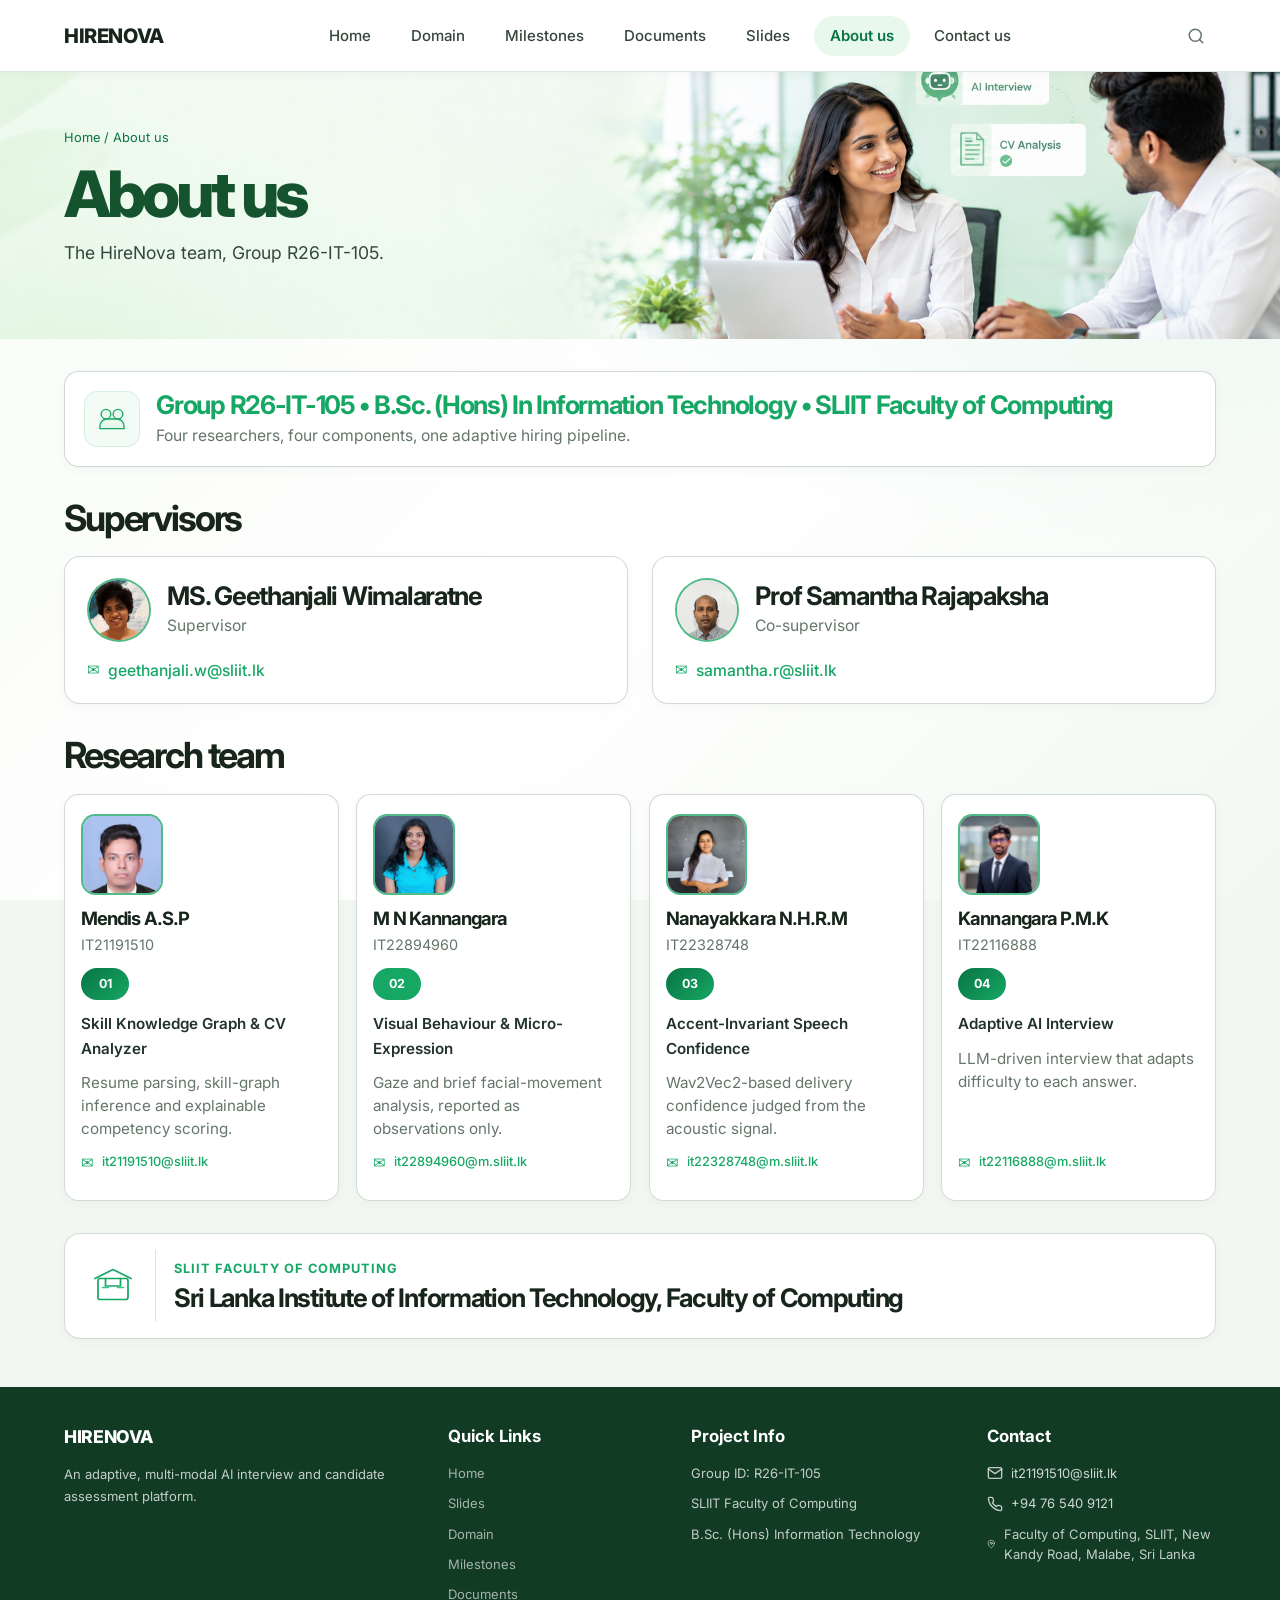
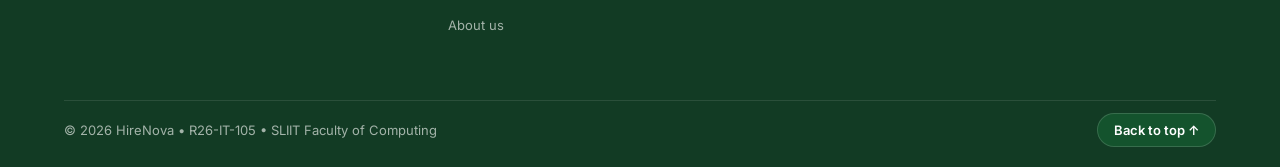
==== about.html @ 19458be1 "first commit" ====
<!DOCTYPE html>
<html lang="en">
<head>
  <meta charset="UTF-8">
  <meta name="viewport" content="width=device-width, initial-scale=1.0">
  <meta name="description" content="About the HireNova research team, supervisors, and project group.">
  <title>About us — HireNova</title>

  <link rel="preconnect" href="https://fonts.googleapis.com">
  <link rel="preconnect" href="https://fonts.gstatic.com" crossorigin>
  <link href="https://fonts.googleapis.com/css2?family=Inter:wght@400;500;600;700;800&family=JetBrains+Mono:wght@400;500;600&display=swap" rel="stylesheet">

  <link rel="stylesheet" href="css/components.css">
  <link rel="stylesheet" href="css/style.css">
  <link rel="stylesheet" href="css/responsive.css">
</head>
<body id="top" class="about-page">
  <header class="site-header">
    <div class="container site-header__inner">
      <a class="brand" href="index.html" aria-label="HireNova Homepage">
        <span class="brand-text">HIRE<span class="brand-accent">NOVA</span></span>
      </a>

      <nav class="nav" aria-label="Primary Navigation">
        <ul class="nav__list">
          <li><a class="nav__link" href="index.html">Home</a></li>
          <li><a class="nav__link" href="domain.html">Domain</a></li>
          <li><a class="nav__link" href="milestones.html">Milestones</a></li>
          <li><a class="nav__link" href="documents.html">Documents</a></li>
          <li><a class="nav__link" href="slides.html">Slides</a></li>
          <li><a class="nav__link active" href="about.html" aria-current="page">About us</a></li>
          <li><a class="nav__link" href="contact.html">Contact us</a></li>
        </ul>
      </nav>

      <div class="header__tools">
        <button class="search-btn" aria-label="Search">
          <svg width="18" height="18" viewBox="0 0 24 24" fill="none" stroke="currentColor" stroke-width="2" stroke-linecap="round" stroke-linejoin="round" aria-hidden="true">
            <circle cx="11" cy="11" r="8"></circle>
            <line x1="21" y1="21" x2="16.65" y2="16.65"></line>
          </svg>
        </button>
        <button class="nav-toggle" aria-label="Toggle menu" aria-expanded="false">
          <span class="hamburger-bar"></span>
          <span class="hamburger-bar"></span>
          <span class="hamburger-bar"></span>
        </button>
      </div>
    </div>
  </header>

  <main class="about-main">
    <section class="about-hero">
      <div class="about-hero__pattern" aria-hidden="true"></div>
      <div class="container about-hero__inner">
        <div class="about-breadcrumb">Home / About us</div>
        <h1>About us</h1>
        <p>The HireNova team, Group R26-IT-105.</p>
      </div>
    </section>

    <div class="container about-shell">
      <section class="about-summary" aria-label="Project group summary">
        <div class="about-summary__icon" aria-hidden="true">
          <svg viewBox="0 0 60 60" fill="none" xmlns="http://www.w3.org/2000/svg">
            <circle cx="20" cy="22" r="8" fill="#E8F8ED" stroke="#16A765" stroke-width="2.3"/>
            <circle cx="40" cy="22" r="8" fill="#E8F8ED" stroke="#16A765" stroke-width="2.3"/>
            <path d="M10 42C10 35.3726 15.3726 30 22 30H38C44.6274 30 50 35.3726 50 42V46H10V42Z" fill="#E8F8ED" stroke="#16A765" stroke-width="2.3"/>
          </svg>
        </div>
        <div class="about-summary__body">
          <h2>Group R26-IT-105 • B.Sc. (Hons) In Information Technology • SLIIT Faculty of Computing</h2>
          <p>Four researchers, four components, one adaptive hiring pipeline.</p>
        </div>
      </section>

      <section class="about-section" aria-labelledby="supervisors-heading">
        <h2 id="supervisors-heading" class="about-section__title">Supervisors</h2>

        <div class="about-person-grid about-person-grid--supervisors">
          <article class="about-person-card">
            <div class="about-person-card__identity">
              <div class="about-person-avatar">
                <img src="assets/team/Superviser.jpg" alt="MS. Geethanjali Wimalaratne profile picture">
              </div>
              <div class="about-person-card__meta">
                <h3>MS. Geethanjali Wimalaratne</h3>
                <p>Supervisor</p>
              </div>
            </div>
            <a class="about-email" href="mailto:geethanjali.w@sliit.lk">geethanjali.w@sliit.lk</a>
          </article>

          <article class="about-person-card">
            <div class="about-person-card__identity">
              <div class="about-person-avatar">
                <img src="assets/team/co - superviser.jpg" alt="Prof Samantha Rajapaksha profile picture">
              </div>
              <div class="about-person-card__meta">
                <h3>Prof Samantha Rajapaksha</h3>
                <p>Co-supervisor</p>
              </div>
            </div>
            <a class="about-email" href="mailto:samantha.r@sliit.lk">samantha.r@sliit.lk</a>
          </article>
        </div>
      </section>

      <section class="about-section" aria-labelledby="research-team-heading">
        <h2 id="research-team-heading" class="about-section__title">Research team</h2>

        <div class="about-team-grid">
          <article class="about-team-card">
            <div class="about-team-card__avatar">
              <img src="assets/team/sapun.jpeg" alt="Mendis A.S.P profile picture">
            </div>
            <h3>Mendis A.S.P</h3>
            <p class="about-team-card__id">IT21191510</p>
            <span class="about-role about-role--blue">01</span>
            <span class="about-role-name">Skill Knowledge Graph &amp; CV Analyzer</span>
            <p class="about-team-card__summary">Resume parsing, skill-graph inference and explainable competency scoring.</p>
            <a class="about-email" href="mailto:it21191510@sliit.lk">it21191510@sliit.lk</a>
          </article>

          <article class="about-team-card">
            <div class="about-team-card__avatar">
              <img src="assets/team/niveja.jpeg" alt="M N Kannangara profile picture">
            </div>
            <h3>M N Kannangara</h3>
            <p class="about-team-card__id">IT22894960</p>
            <span class="about-role about-role--green">02</span>
            <span class="about-role-name">Visual Behaviour &amp; Micro-Expression</span>
            <p class="about-team-card__summary">Gaze and brief facial-movement analysis, reported as observations only.</p>
            <a class="about-email" href="mailto:it22894960@m.sliit.lk">it22894960@m.sliit.lk</a>
          </article>

          <article class="about-team-card">
            <div class="about-team-card__avatar">
              <img src="assets/team/malshi.jpeg" alt="Nanayakkara N.H.R.M profile picture">
            </div>
            <h3>Nanayakkara N.H.R.M</h3>
            <p class="about-team-card__id">IT22328748</p>
            <span class="about-role about-role--teal">03</span>
            <span class="about-role-name">Accent-Invariant Speech Confidence</span>
            <p class="about-team-card__summary">Wav2Vec2-based delivery confidence judged from the acoustic signal.</p>
            <a class="about-email" href="mailto:it22328748@m.sliit.lk">it22328748@m.sliit.lk</a>
          </article>

          <article class="about-team-card">
            <div class="about-team-card__avatar">
              <img src="assets/team/pasindu.png" alt="Kannangara P.M.K profile picture">
            </div>
            <h3>Kannangara P.M.K</h3>
            <p class="about-team-card__id">IT22116888</p>
            <span class="about-role about-role--orange">04</span>
            <span class="about-role-name">Adaptive AI Interview</span>
            <p class="about-team-card__summary">LLM-driven interview that adapts difficulty to each answer.</p>
            <a class="about-email" href="mailto:it22116888@m.sliit.lk">it22116888@m.sliit.lk</a>
          </article>
        </div>
      </section>

      <section class="about-institution" aria-label="Institution information">
        <div class="about-institution__logo" aria-hidden="true">
          <svg viewBox="0 0 64 64" fill="none" xmlns="http://www.w3.org/2000/svg">
            <rect x="12" y="22" width="40" height="28" rx="3" stroke="#16A765" stroke-width="2.3"/>
            <path d="M8 22L32 10L56 22" stroke="#16A765" stroke-width="2.3" stroke-linecap="round" stroke-linejoin="round"/>
            <path d="M22 22V32H42V22" stroke="#16A765" stroke-width="2.3" stroke-linecap="round"/>
            <path d="M18 34H26M38 34H46" stroke="#34C98A" stroke-width="2.1" stroke-linecap="round"/>
          </svg>
        </div>
        <div class="about-institution__content">
          <span class="about-institution__label">SLIIT Faculty of Computing</span>
          <h3>Sri Lanka Institute of Information Technology, Faculty of Computing</h3>
        </div>
      </section>
    </div>
  </main>

  <footer class="site-footer">
    <div class="container">
      <div class="footer__grid">
        <div class="footer-brand-block">
          <div class="footer-brand">
            <div class="footer-brand-text">HIRE<span class="brand-accent">NOVA</span></div>
          </div>
          <p class="footer-desc">An adaptive, multi-modal AI interview and candidate assessment platform.</p>
        </div>

        <div class="footer-column">
          <h4 class="footer__title">Quick Links</h4>
          <ul class="footer__list">
            <li><a href="index.html">Home</a></li>
            <li><a href="slides.html">Slides</a></li>
            <li><a href="domain.html">Domain</a></li>
            <li><a href="milestones.html">Milestones</a></li>
            <li><a href="documents.html">Documents</a></li>
            <li><a href="about.html">About us</a></li>
          </ul>
        </div>

        <div class="footer-column">
          <h4 class="footer__title">Project Info</h4>
          <ul class="footer-info-list">
            <li>Group ID: R26-IT-105</li>
            <li>SLIIT Faculty of Computing</li>
            <li>B.Sc. (Hons) Information Technology</li>
          </ul>
        </div>

        <div class="footer-column">
          <h4 class="footer__title">Contact</h4>
          <ul class="footer-contact-list">
            <li>
              <svg width="16" height="16" viewBox="0 0 24 24" fill="none" stroke="currentColor" stroke-width="2" stroke-linecap="round" stroke-linejoin="round"><path d="M4 4h16c1.1 0 2 .9 2 2v12c0 1.1-.9 2-2 2H4c-1.1 0-2-.9-2-2V6c0-1.1.9-2 2-2z"></path><polyline points="22,6 12,13 2,6"></polyline></svg>
              <a href="mailto:it21191510@sliit.lk">it21191510@sliit.lk</a>
            </li>
            <li>
              <svg width="16" height="16" viewBox="0 0 24 24" fill="none" stroke="currentColor" stroke-width="2" stroke-linecap="round" stroke-linejoin="round"><path d="M22 16.92v3a2 2 0 0 1-2.18 2 19.79 19.79 0 0 1-8.63-3.07 19.5 19.5 0 0 1-6-6 19.79 19.79 0 0 1-3.07-8.67A2 2 0 0 1 4.11 2h3a2 2 0 0 1 2 1.72 12.84 12.84 0 0 0 .7 2.81 2 2 0 0 1-.45 2.11L8.09 9.91a16 16 0 0 0 6 6l1.27-1.27a2 2 0 0 1 2.11-.45 12.84 12.84 0 0 0 2.81.7A2 2 0 0 1 22 16.92z"></path></svg>
              <a href="tel:+94765409121">+94 76 540 9121</a>
            </li>
            <li>
              <svg width="16" height="16" viewBox="0 0 24 24" fill="none" stroke="currentColor" stroke-width="2" stroke-linecap="round" stroke-linejoin="round"><path d="M21 10c0 7-9 13-9 13s-9-6-9-13a9 9 0 0 1 18 0z"></path><circle cx="12" cy="10" r="3"></circle></svg>
              Faculty of Computing, SLIIT, New Kandy Road, Malabe, Sri Lanka
            </li>
          </ul>
        </div>
      </div>

      <div class="footer__bottom">
        <span>© 2026 HireNova • R26-IT-105 • SLIIT Faculty of Computing</span>
        <a href="#top" class="back-to-top-btn">Back to top ↑</a>
      </div>
    </div>
  </footer>

  <script src="js/main.js"></script>
</body>
</html>
---- css/components.css ----
/* ============================================================
   HireNova — Components
   Cards, buttons, tables, forms, badges and diagrams
   ============================================================ */

/* ---------- Buttons ---------- */
.btn {
  display: inline-flex;
  align-items: center;
  justify-content: center;
  gap: 0.625rem;
  height: 48px;
  padding: 0 28px;
  font-family: inherit;
  font-size: 1rem;
  font-weight: 600;
  border-radius: 8px;
  border: 1px solid transparent;
  cursor: pointer;
  white-space: nowrap;
  box-sizing: border-box;
  transition: all 0.2s ease;
}

.btn:active { transform: translateY(1px); }

.btn--primary {
  background-color: #16a765;
  color: #ffffff;
  border: none;
  box-shadow: 0 4px 14px rgba(22, 167, 101, 0.35);
}
.btn--primary:hover {
  background-color: #087443;
  transform: translateY(-1px);
}

.btn--outline {
  background-color: transparent;
  color: var(--color-heading);
  border: 1.5px solid var(--color-primary);
}
.btn--outline:hover {
  background-color: var(--color-primary-light);
  border-color: var(--color-primary-dark);
  color: var(--color-primary-dark);
  transform: translateY(-1px);
}

.btn--ghost {
  background: transparent;
  border-color: var(--color-border);
  color: var(--color-text);
}
.btn--ghost:hover {
  border-color: var(--color-primary);
  color: var(--color-heading);
}

.btn--sm {
  height: 38px;
  padding: 0 18px;
  font-size: 0.875rem;
  border-radius: 9999px;
}
.btn--block { width: 100%; }

/* ---------- Cards ---------- */
.card {
  background: var(--color-surface);
  border: 1px solid var(--color-border);
  border-radius: var(--radius);
  padding: var(--space-5);
  box-shadow: var(--shadow);
}

.card__title {
  font-size: var(--fs-lg);
  margin-bottom: var(--space-2);
}

.card__text {
  color: var(--color-text-muted);
  font-size: var(--fs-sm);
  margin-bottom: 0;
}

.card__icon {
  width: 44px;
  height: 44px;
  margin-bottom: var(--space-4);
  display: grid;
  place-items: center;
  border-radius: var(--radius-sm);
  background: var(--color-surface-2);
}

.card--interactive {
  transition: border-color 0.2s ease, transform 0.2s ease;
  cursor: pointer;
}
.card--interactive:hover {
  border-color: var(--color-primary);
  transform: translateY(-3px);
}

/* Grids of cards */
.grid { display: grid; gap: 1.5rem; }
.grid--3 { grid-template-columns: repeat(3, 1fr); }
.grid--4 { grid-template-columns: repeat(4, 1fr); }
.grid--2 { grid-template-columns: repeat(2, 1fr); }

/* Team / profile cards */
.profile {
  text-align: center;
}
.profile__photo {
  width: 120px;
  height: 120px;
  border-radius: 50%;
  object-fit: cover;
  margin: 0 auto var(--space-4);
  border: 3px solid var(--color-border);
  background: var(--color-surface-2);
}
.profile__role {
  color: var(--color-accent);
  font-size: var(--fs-sm);
  margin-bottom: var(--space-3);
}

/* ---------- Badges ---------- */
.badge {
  display: inline-flex;
  align-items: center;
  gap: var(--space-1);
  padding: 2px var(--space-3);
  border-radius: 999px;
  font-size: var(--fs-xs);
  font-weight: 600;
  text-transform: uppercase;
  letter-spacing: 0.04em;
  background: var(--color-surface-2);
  color: var(--color-text-muted);
}
.badge--success { background: rgba(22, 167, 101, 0.15); color: var(--color-success); }
.badge--warning { background: rgba(251, 191, 36, 0.15); color: var(--color-warning); }
.badge--danger  { background: rgba(248, 113, 113, 0.15); color: var(--color-danger); }
.badge--info    { background: rgba(22, 167, 101, 0.15); color: var(--color-primary); }

/* ---------- Tables ---------- */
.table {
  width: 100%;
  border-collapse: collapse;
  font-size: var(--fs-sm);
}
.table th,
.table td {
  text-align: left;
  padding: var(--space-3) var(--space-4);
  border-bottom: 1px solid var(--color-border);
}
.table thead th {
  color: var(--color-heading);
  font-size: var(--fs-xs);
  text-transform: uppercase;
  letter-spacing: 0.06em;
  background: var(--color-surface-2);
}
.table tbody tr:hover { background: var(--color-surface); }
.table__wrap {
  overflow-x: auto;
  border: 1px solid var(--color-border);
  border-radius: var(--radius);
}

/* ---------- Forms ---------- */
.form { display: grid; gap: var(--space-4); }
.form__row { display: grid; gap: var(--space-2); }
.form__row--split {
  grid-template-columns: repeat(2, 1fr);
  gap: var(--space-4);
}

label {
  font-size: var(--fs-sm);
  font-weight: 600;
  color: var(--color-heading);
}

input,
select,
textarea {
  width: 100%;
  background: var(--color-surface);
  border: 1px solid var(--color-border);
  border-radius: var(--radius-sm);
  color: var(--color-text);
  padding: var(--space-3) var(--space-4);
  font-family: inherit;
  font-size: var(--fs-base);
}

input:focus,
select:focus,
textarea:focus {
  outline: 2px solid var(--color-primary);
  outline-offset: 1px;
  border-color: var(--color-primary);
}

textarea { resize: vertical; min-height: 140px; }

.form__hint { font-size: var(--fs-xs); color: var(--color-text-muted); }
.form__error { font-size: var(--fs-xs); color: var(--color-danger); }
.form__status { font-size: var(--fs-sm); }

/* ---------- Assessment selector ---------- */
.selector {
  display: flex;
  flex-wrap: wrap;
  gap: var(--space-3);
}
.selector__item {
  padding: var(--space-3) var(--space-5);
  border: 1px solid var(--color-border);
  border-radius: var(--radius-sm);
  background: var(--color-surface);
  cursor: pointer;
  font-weight: 600;
  font-size: var(--fs-sm);
  color: var(--color-text-muted);
}
.selector__item.is-active {
  border-color: var(--color-primary);
  color: var(--color-heading);
  background: var(--color-surface-2);
}

/* ---------- Timeline ---------- */
.timeline {
  position: relative;
  padding-left: var(--space-6);
  list-style: none;
}
.timeline::before {
  content: "";
  position: absolute;
  left: 7px;
  top: 0;
  bottom: 0;
  width: 2px;
  background: var(--color-border);
}
.timeline__item {
  position: relative;
  padding-bottom: var(--space-6);
}
.timeline__item::before {
  content: "";
  position: absolute;
  left: calc(-1 * var(--space-6) + 1px);
  top: 4px;
  width: 14px;
  height: 14px;
  border-radius: 50%;
  background: var(--color-primary);
  border: 3px solid var(--color-bg);
}
.timeline__item.is-done::before { background: var(--color-success); }
.timeline__item.is-pending::before { background: var(--color-warning); }

/* ---------- Diagram ---------- */
.diagram {
  display: grid;
  gap: var(--space-4);
  padding: var(--space-6);
  background: var(--color-surface);
  border: 1px solid var(--color-border);
  border-radius: var(--radius);
}
.diagram__node {
  padding: var(--space-4);
  border-radius: var(--radius-sm);
  background: var(--color-surface-2);
  border: 1px solid var(--color-border);
  text-align: center;
  font-size: var(--fs-sm);
  font-weight: 600;
}
.diagram__arrow {
  text-align: center;
  color: var(--color-accent);
  font-size: var(--fs-xl);
}

/* ---------- Filter bar ---------- */
.filters {
  display: flex;
  flex-wrap: wrap;
  gap: var(--space-2);
  margin-bottom: var(--space-5);
}
.filter {
  padding: var(--space-2) var(--space-4);
  border-radius: 999px;
  border: 1px solid var(--color-border);
  background: transparent;
  color: var(--color-text-muted);
  cursor: pointer;
  font-size: var(--fs-sm);
}
.filter.is-active {
  background: var(--color-primary);
  border-color: var(--color-primary);
  color: #fff;
}

/* ---------- Hero ---------- */
.hero {
  padding-block: var(--space-10);
  background:
    radial-gradient(900px 400px at 80% -10%, rgba(22, 167, 101, 0.18), transparent),
    radial-gradient(700px 400px at 0% 0%, rgba(22, 167, 101, 0.12), transparent);
}

.hero .hero__inner {
  max-width: 760px;
}

.hero h1 {
  font-size: clamp(1.875rem, 4vw, 2.75rem);
  line-height: 1.15;
  letter-spacing: -0.02em;
  color: var(--color-heading);
  margin-bottom: var(--space-3);
}

/* Section helpers */
.eyebrow {
  font-size: var(--fs-xs);
  font-weight: 700;
  letter-spacing: 0.08em;
  text-transform: uppercase;
  color: var(--color-primary);
  margin-bottom: var(--space-2);
}

.lead {
  font-size: var(--fs-lg);
  line-height: 1.55;
  color: var(--color-text-muted);
  max-width: 640px;
}

.section__head {
  margin-bottom: var(--space-6);
}

.muted {
  color: var(--color-text-muted);
}

.section--alt {
  background: var(--color-surface-2);
}

/* Header search field */
.search {
  display: flex;
  align-items: center;
}
.search input {
  width: 200px;
  padding: 0.5rem 1rem;
  border-radius: var(--radius-pill);
  border: 1px solid var(--color-border);
  background: var(--color-surface);
  font-size: var(--fs-sm);
}
.hero__actions {
  display: flex;
  flex-wrap: wrap;
  gap: var(--space-3);
  margin-top: var(--space-5);
}

/* ---------- Slides showcase ---------- */
.slide-card {
  display: grid;
  gap: var(--space-3);
}
.slide-card__thumb {
  aspect-ratio: 16 / 9;
  border-radius: var(--radius-sm);
  background: var(--color-surface-2);
  border: 1px solid var(--color-border);
  display: grid;
  place-items: center;
  color: var(--color-text-muted);
  font-size: var(--fs-sm);
}
---- css/style.css ----
/* ============================================================
   HireNova — Global Design System & Homepage Core Stylesheet
   ============================================================ */

:root {
  /* Color Palette - HireNova Research Brand (Botanical Green) */
  --color-primary: #16a765;
  --color-primary-dark: #087443;
  --color-primary-light: #e8f8ed;

  --color-secondary: #087443;
  --color-secondary-dark: #14532d;

  --color-cyan: #34c98a;
  --color-teal: #0f9d58;
  --color-emerald: #16a765;
  --color-amber: #4dbd87;
  --color-red: #dc2626;

  --color-navy-dark: #0f3d24;
  --color-navy-mid: #14532d;
  --color-navy-terminal: #0a2e1a;
  --color-navy-footer: #123b24;
  --color-navy-copyright: #0a2415;

  --color-slate-900: #17251c;
  --color-slate-800: #21332a;
  --color-slate-700: #33473c;
  --color-slate-600: #64766a;
  --color-slate-500: #819087;
  --color-slate-400: #a3b3a9;
  --color-slate-200: #dcebdd;
  --color-slate-100: #eef6ee;
  --color-bg-light: #f2f8f1;
  --color-white: #ffffff;

  /* Botanical surfaces, gradients & focus */
  --color-mint: #e8f8e8;
  --color-surface-soft: #f7fbf6;
  --gradient-botanical: radial-gradient(ellipse at 85% 10%, rgba(22, 167, 101, 0.09), transparent 40%),
    linear-gradient(135deg, #f7fbf6 0%, #ffffff 55%, #f2f8f1 100%);
  --gradient-forest: linear-gradient(135deg, #0f3d24 0%, #14532d 100%);
  --focus-ring: 0 0 0 3px rgba(22, 167, 101, 0.25);

  /* Typography */
  --font-sans: 'Inter', -apple-system, BlinkMacSystemFont, "Segoe UI", Roboto, sans-serif;
  --font-mono: 'JetBrains Mono', Consolas, "Fira Code", monospace;

  /* Layout */
  --container-max: 1200px;
  --header-height: 72px;
  --radius-sm: 6px;
  --radius-md: 12px;
  --radius-lg: 20px;
  --radius-pill: 9999px;

  /* Shadows */
  --shadow-sm: 0 1px 3px rgba(15, 23, 42, 0.05);
  --shadow-md: 0 4px 12px rgba(15, 23, 42, 0.06);
  --shadow-lg: 0 10px 30px rgba(15, 23, 42, 0.1);
  --shadow-glow: 0 0 25px rgba(22, 167, 101, 0.25);
  --shadow: 0 2px 8px rgba(15, 23, 42, 0.05);

  /* Spacing scale */
  --space-1: 0.25rem;
  --space-2: 0.5rem;
  --space-3: 0.75rem;
  --space-4: 1rem;
  --space-5: 1.5rem;
  --space-6: 2rem;
  --space-10: 4rem;

  /* Font sizes */
  --fs-xs: 0.75rem;
  --fs-sm: 0.875rem;
  --fs-base: 1rem;
  --fs-lg: 1.25rem;
  --fs-xl: 1.5rem;

  /* Semantic aliases */
  --color-bg: #f2f8f1;
  --color-border: #dcebdd;
  --color-surface: #ffffff;
  --color-surface-2: #f7fbf6;
  --color-text: #33473c;
  --color-text-muted: #819087;
  --color-heading: #14532d;
  --color-accent: #16a765;
  --color-success: #16a765;
  --color-warning: #d97706;
  --color-danger: #dc2626;
  --radius: 12px;
}

/* Reset */
*,
*::before,
*::after {
  box-sizing: border-box;
  margin: 0;
  padding: 0;
}

html {
  scroll-behavior: smooth;
  scroll-padding-top: 120px;
}

body {
  font-family: var(--font-sans);
  font-size: 1rem;
  line-height: 1.6;
  color: var(--color-slate-700);
  background-color: var(--color-bg-light);
  background-image: var(--gradient-botanical);
  background-attachment: fixed;
  background-repeat: no-repeat;
  -webkit-font-smoothing: antialiased;
  -moz-osx-font-smoothing: grayscale;
}

a {
  color: inherit;
  text-decoration: none;
  transition: all 0.2s ease;
}

button {
  font-family: inherit;
  cursor: pointer;
  border: none;
  background: none;
}

img,
svg {
  display: block;
  max-width: 100%;
}

.container {
  width: 100%;
  max-width: var(--container-max);
  margin-inline: auto;
  padding-inline: 1.5rem;
}

/* ============================================================
   Site Header
   ============================================================ */
.site-header {
  position: sticky;
  top: 0;
  z-index: 1000;
  height: var(--header-height);
  background-color: var(--color-white);
  border-bottom: 1px solid var(--color-slate-200);
  box-shadow: 0 2px 10px rgba(15, 23, 42, 0.03);
}

.sr-only {
  position: absolute;
  width: 1px;
  height: 1px;
  padding: 0;
  margin: -1px;
  overflow: hidden;
  clip: rect(0, 0, 0, 0);
  white-space: nowrap;
  border: 0;
}

.site-header__inner {
  display: flex;
  align-items: center;
  justify-content: space-between;
  height: 100%;
}

/* Brand / Logo */
.brand {
  display: flex;
  align-items: center;
  gap: 0.75rem;
  flex-shrink: 0;
}

.brand img {
  height: 32px;
  width: auto;
}

.brand-text {
  font-size: 1.25rem;
  font-weight: 800;
  letter-spacing: -0.02em;
  color: var(--color-slate-900);
}

.brand-accent {
  color: var(--color-slate-900);
}

/* Navigation Links */
.nav__list {
  display: flex;
  align-items: center;
  gap: 0.5rem;
  list-style: none;
}

.nav__link {
  display: inline-block;
  padding: 0.5rem 1rem;
  font-size: 0.9375rem;
  font-weight: 500;
  color: var(--color-slate-700);
  border-radius: var(--radius-pill);
  transition: all 0.2s ease;
}

.nav__link:hover {
  color: var(--color-primary-dark);
  background-color: var(--color-primary-light);
}

.nav__link.active {
  color: var(--color-primary-dark);
  background-color: var(--color-primary-light);
  font-weight: 600;
}

/* Header Tools */
.header__tools {
  display: flex;
  align-items: center;
  gap: 0.75rem;
}

.search-btn {
  display: flex;
  align-items: center;
  justify-content: center;
  width: 40px;
  height: 40px;
  border-radius: 50%;
  color: var(--color-slate-600);
  transition: background-color 0.2s ease, color 0.2s ease;
}

.search-btn:hover {
  background-color: var(--color-slate-100);
  color: var(--color-slate-900);
}

/* Header site search overlay */
.site-search {
  position: fixed;
  inset: 0;
  z-index: 1000;
  display: flex;
  align-items: flex-start;
  justify-content: center;
  padding: 12vh 1.25rem 1.25rem;
  background-color: rgba(15, 23, 42, 0.5);
  opacity: 0;
  visibility: hidden;
  transition: opacity 0.2s ease, visibility 0.2s ease;
}

.site-search.is-open {
  opacity: 1;
  visibility: visible;
}

.site-search__bar {
  display: flex;
  align-items: center;
  gap: 0.75rem;
  width: min(620px, 100%);
  padding: 0.9rem 1rem;
  background-color: var(--color-white);
  border-radius: 14px;
  box-shadow: 0 18px 50px rgba(15, 23, 42, 0.25);
}

.site-search__bar > svg {
  color: var(--color-slate-500);
  flex-shrink: 0;
}

.site-search__input {
  flex: 1;
  border: none;
  outline: none;
  font-size: 1rem;
  color: var(--color-slate-900);
  background: transparent;
}

.site-search__input::placeholder {
  color: var(--color-slate-400);
}

.site-search__close {
  display: flex;
  align-items: center;
  justify-content: center;
  width: 34px;
  height: 34px;
  border-radius: 50%;
  color: var(--color-slate-600);
  transition: background-color 0.2s ease, color 0.2s ease;
}

.site-search__close:hover {
  background-color: var(--color-slate-100);
  color: var(--color-slate-900);
}

/* Mobile Toggle Hamburger */
.nav-toggle {
  display: none;
  flex-direction: column;
  gap: 5px;
  width: 36px;
  height: 36px;
  justify-content: center;
  align-items: center;
}

.hamburger-bar {
  width: 20px;
  height: 2px;
  background-color: var(--color-slate-900);
  border-radius: 2px;
  transition: all 0.3s ease;
}

/* ============================================================
   Hero Section - Exact Match to Design Image
   ============================================================ */
.hero-section {
  position: relative;
  background-color: #0a2e1a;
  background-image: /* linear-gradient(135deg, rgba(10, 46, 26, 0.55) 0%, rgba(15, 61, 36, 0.55) 100%), */ url("../assets/logo/Hero-Sec.png");
  background-size: cover;
  background-position: center;
  padding-block: 4.5rem 5rem;
  color: var(--color-text);
  overflow: hidden;
}

.hero-circuit-left {
  position: absolute;
  top: 10px;
  left: 0;
  pointer-events: none;
  z-index: 1;
}

.hero-circuit-right {
  position: absolute;
  top: 10px;
  right: 0;
  pointer-events: none;
  z-index: 1;
}

.hero-section .hero__inner {
  position: relative;
  z-index: 2;
  display: grid;
  grid-template-columns: 1.2fr 0.8fr;
  gap: 3.5rem;
  align-items: center;
}

/* Hero Content Alignment & Typography - Shifted Left */
.hero-content {
  display: flex;
  flex-direction: column;
  align-items: flex-start;
  text-align: left;
  padding-left: 0;
}

.hero-eyebrow {
  font-size: 0.8125rem;
  font-weight: 500;
  letter-spacing: 0.08em;
  color: var(--color-primary-dark);
  text-transform: uppercase;
  margin-bottom: 0.875rem;
  background: none;
  border: none;
  padding: 0;
}

.hero-title {
  font-size: 3.75rem;
  font-weight: 700;
  line-height: 1.1;
  letter-spacing: -0.02em;
  color: var(--color-heading);
  margin-bottom: 1rem;
}

.hero-subtitle {
  font-size: 1.35rem;
  font-weight: 700;
  line-height: 1.35;
  color: var(--color-heading);
  margin-bottom: 1.25rem;
  max-width: 600px;
}

.hero-lead {
  font-size: 0.95rem;
  line-height: 1.6;
  color: var(--color-text);
  margin-bottom: 2.25rem;
  max-width: 540px;
}

.hero__actions {
  display: flex;
  flex-wrap: wrap;
  align-items: center;
  gap: 1.25rem;
  margin-top: 1rem;
}

/* Standardized Buttons (48px height, 1rem font size) */
.btn {
  display: inline-flex;
  align-items: center;
  justify-content: center;
  gap: 0.625rem;
  height: 48px;
  padding: 0 28px;
  font-size: 1rem;
  font-weight: 600;
  border-radius: 8px;
  white-space: nowrap;
  transition: all 0.2s ease;
  box-sizing: border-box;
}

.btn--primary {
  background-color: #16a765;
  color: #ffffff;
  border: none;
  box-shadow: 0 4px 14px rgba(22, 167, 101, 0.35);
}

.btn--primary:hover {
  background-color: #087443;
  transform: translateY(-1px);
  box-shadow: 0 6px 18px rgba(22, 167, 101, 0.45);
}

.btn--outline {
  background-color: transparent;
  color: var(--color-heading);
  border: 1.5px solid var(--color-primary);
}

.btn--outline:hover {
  background-color: var(--color-primary-light);
  border-color: var(--color-primary-dark);
  color: var(--color-primary-dark);
  transform: translateY(-1px);
}

.btn--sm {
  padding: 0.5rem 1.25rem;
  font-size: 0.875rem;
  border-radius: var(--radius-pill);
}

/* Terminal Box Mockup */
.hero-terminal-wrapper {
  position: relative;
  z-index: 2;
  width: 100%;
}

.terminal-card {
  background-color: #0a2e1a;
  border: 1.5px solid #16a765;
  border-radius: 12px;
  box-shadow: 0 0 25px rgba(22, 167, 101, 0.15);
  overflow: hidden;
  width: 100%;
}

.terminal-header {
  display: flex;
  align-items: center;
  gap: 8px;
  padding: 16px 20px 12px 20px;
  background-color: transparent;
  border-bottom: none;
}

.dot {
  width: 11px;
  height: 11px;
  border-radius: 50%;
}
.dot--red { background-color: #16a765; }
.dot--yellow { background-color: #34c98a; }
.dot--green { background-color: #7cd9a8; }

.terminal-body {
  padding: 0 20px 24px 20px;
  display: flex;
  flex-direction: column;
  align-items: center;
  gap: 16px;
}

.terminal-box {
  width: 100%;
  border-radius: 10px;
  padding: 16px 20px;
  font-family: var(--font-mono);
  font-size: 0.875rem;
  line-height: 1.5;
}

.terminal-box--prompt {
  background-color: #08200f;
  border: 1.5px solid #16a765;
  color: #ffffff;
  display: flex;
  align-items: flex-start;
  gap: 12px;
}

.prompt-arrow {
  color: #34c98a;
  font-weight: 700;
  font-size: 1.15rem;
  line-height: 1.4;
}

.prompt-text {
  color: #ffffff;
  font-family: var(--font-mono);
  font-size: 0.875rem;
  line-height: 1.5;
}

.terminal-connector {
  display: flex;
  align-items: center;
  justify-content: center;
  padding-block: 2px;
}

.terminal-box--result {
  background-color: #08200f;
  border: 1.5px solid #16a765;
  color: #ffffff;
  display: flex;
  flex-direction: column;
  gap: 16px;
}

.result-command {
  font-family: var(--font-mono);
  font-size: 0.875rem;
  color: #ffffff;
}

.result-badges {
  display: flex;
  align-items: center;
  gap: 12px;
}

.pill-badge {
  display: inline-flex;
  align-items: center;
  gap: 6px;
  padding: 6px 18px;
  border-radius: 9999px;
  font-size: 0.8125rem;
  font-weight: 500;
  border: 1.5px solid #34c98a;
  color: #34c98a;
  background-color: rgba(22, 167, 101, 0.05);
  font-family: var(--font-sans);
}

.pill-badge--validated {
  color: #34c98a;
  border-color: #34c98a;
}

.pill-badge--sandboxed {
  color: #34c98a;
  border-color: #34c98a;
}

/* ============================================================
   Sub-header Floating Quick Navigation Bar
   ============================================================ */
.subnav-bar-wrapper {
  position: sticky;
  top: var(--header-height);
  z-index: 900;
  display: flex;
  justify-content: center;
  padding-block: 1rem;
  margin-top: -1.75rem;
}

.subnav-pill {
  display: inline-flex;
  align-items: center;
  gap: 12px;
  background-color: var(--color-white);
  border: 1px solid var(--color-slate-200);
  border-radius: var(--radius-pill);
  padding: 6px 12px 6px 20px;
  box-shadow: 0 4px 20px rgba(15, 23, 42, 0.08);
}

.subnav-label {
  display: flex;
  align-items: center;
  gap: 8px;
  font-size: 0.75rem;
  font-weight: 700;
  letter-spacing: 0.06em;
  color: var(--color-slate-600);
  text-transform: uppercase;
}

.label-divider {
  color: var(--color-slate-200);
  margin-left: 4px;
  font-weight: 400;
}

.subnav-links {
  display: flex;
  align-items: center;
  gap: 4px;
}

.subnav-link {
  padding: 6px 16px;
  font-size: 0.8125rem;
  font-weight: 600;
  color: var(--color-slate-600);
  border-radius: var(--radius-pill);
  transition: all 0.2s ease;
}

.subnav-link:hover {
  color: var(--color-primary);
}

.subnav-link.active {
  background-color: var(--color-primary);
  color: var(--color-white);
}

/* ============================================================
   Global Section Header Style
   ============================================================ */
.section {
  padding-block: 4rem;
}

.section-title {
  font-size: 2.25rem;
  font-weight: 800;
  color: var(--color-slate-900);
  letter-spacing: -0.02em;
  margin-bottom: 0.5rem;
}

.section-subtitle {
  font-size: 1rem;
  color: var(--color-slate-500);
  margin-bottom: 2.5rem;
}

/* ============================================================
   Overview Section
   ============================================================ */
.overview-section {
  background-color: var(--color-bg-light);
}

.overview-grid {
  display: grid;
  grid-template-columns: 1fr 1fr;
  gap: 1.5rem;
  margin-top: 1.5rem;
  margin-bottom: 2rem;
}

.overview-grid .overview-card {
  display: flex;
  flex-direction: column;
}

.overview-card {
  background-color: var(--color-white);
  border: 1px solid var(--color-slate-200);
  border-radius: 12px;
  padding: 2.25rem;
  box-shadow: 0 2px 8px rgba(15, 23, 42, 0.03);
}

.overview-card__header {
  display: flex;
  align-items: center;
  gap: 0.875rem;
  margin-bottom: 0.75rem;
}

.card-icon-circle {
  width: 42px;
  height: 42px;
  border-radius: 50%;
  display: flex;
  align-items: center;
  justify-content: center;
  flex-shrink: 0;
  margin-bottom: 0;
}

.icon-circle--blue {
  background-color: var(--color-primary-light);
}

.overview-card__title {
  font-size: 1.375rem;
  font-weight: 700;
  color: var(--color-slate-900);
  margin-bottom: 0;
}

.overview-card__text {
  font-size: 0.9375rem;
  line-height: 1.6;
  color: var(--color-slate-600);
}

/* Stats Cards */
.stats-grid {
  display: grid;
  grid-template-columns: repeat(3, 1fr);
  gap: 1.5rem;
}

.stat-card {
  background-color: var(--color-white);
  border: 1px solid var(--color-slate-200);
  border-radius: 12px;
  padding: 2rem;
  box-shadow: 0 2px 8px rgba(15, 23, 42, 0.03);
}

.stat-value {
  font-size: 2.75rem;
  font-weight: 800;
  color: var(--color-slate-900);
  line-height: 1.1;
  letter-spacing: -0.03em;
  margin-bottom: 0.75rem;
}

.stat-label {
  font-size: 0.875rem;
  font-weight: 600;
  color: var(--color-slate-700);
  margin-bottom: 0.25rem;
}

.stat-source {
  font-size: 0.75rem;
  color: var(--color-slate-500);
}

/* ============================================================
   How it Works & Pipeline Section
   ============================================================ */
.how-it-works-section {
  background-color: #eef6ee;
}

.pipeline-flow-wrapper {
  margin-top: 1.5rem;
  margin-bottom: 3.5rem;
  display: flex;
  flex-direction: column;
  align-items: center;
}

.pipeline-diagram {
  display: flex;
  align-items: center;
  justify-content: center;
  gap: 1rem;
  width: 100%;
  overflow-x: auto;
  padding-block: 0.5rem;
}

.pipeline-node {
  display: inline-flex;
  align-items: center;
  gap: 8px;
  padding: 0.75rem 1.25rem;
  border-radius: var(--radius-pill);
  font-size: 0.875rem;
  font-weight: 600;
  color: var(--color-white);
  box-shadow: 0 4px 12px rgba(0, 0, 0, 0.06);
  white-space: nowrap;
}

.pipeline-node--input {
  background-color: var(--color-white);
  color: var(--color-slate-700);
  border: 1px solid var(--color-slate-200);
}

.pipeline-node--step1 {
  background-color: var(--color-primary);
}

.pipeline-node--step2 {
  background-color: var(--color-teal);
}

.pipeline-node--step3 {
  background-color: var(--color-emerald);
}

.pipeline-node--step4 {
  background-color: var(--color-amber);
}

.node-num {
  font-weight: 800;
  opacity: 0.9;
}

.pipeline-arrow {
  color: var(--color-slate-400);
  font-size: 1.25rem;
  font-weight: 600;
}

/* Loopback Arrow */
.pipeline-loopback {
  display: flex;
  flex-direction: column;
  align-items: center;
  margin-top: 0.5rem;
  width: 58%;
}

.loopback-line {
  width: 100%;
  height: 24px;
  border-left: 2px stroke var(--color-slate-400);
  border-bottom: 2px solid var(--color-slate-400);
  border-right: 2px solid var(--color-slate-400);
  border-radius: 0 0 12px 12px;
}

.loopback-caption {
  margin-top: 8px;
  display: flex;
  align-items: center;
  gap: 6px;
  font-size: 0.75rem;
  font-weight: 600;
  color: var(--color-slate-500);
}

/* Components 4 Cards Grid */
.components-grid {
  display: grid;
  grid-template-columns: repeat(4, 1fr);
  gap: 1.25rem;
}

.component-card {
  background-color: var(--color-white);
  border: 1px solid var(--color-slate-200);
  border-radius: 12px;
  padding: 1.75rem 1.5rem;
  position: relative;
  display: flex;
  flex-direction: column;
  box-shadow: 0 2px 8px rgba(15, 23, 42, 0.03);
  transition: transform 0.2s ease, box-shadow 0.2s ease;
}

.component-card:hover {
  transform: translateY(-3px);
  box-shadow: 0 8px 20px rgba(15, 23, 42, 0.08);
}

.component-card--blue {
  border-top: 4px solid var(--color-primary);
}

.component-card--teal {
  border-top: 4px solid var(--color-teal);
}

.component-card--emerald {
  border-top: 4px solid var(--color-emerald);
}

.component-card--amber {
  border-top: 4px solid var(--color-amber);
}

.component-card__badge {
  width: 32px;
  height: 32px;
  border-radius: 50%;
  display: flex;
  align-items: center;
  justify-content: center;
  color: var(--color-white);
  font-size: 0.8125rem;
  font-weight: 700;
  margin-bottom: 1rem;
}

.badge--blue {
  background-color: var(--color-primary);
}

.badge--teal {
  background-color: var(--color-teal);
}

.badge--emerald {
  background-color: var(--color-emerald);
}

.badge--amber {
  background-color: var(--color-amber);
}

.component-card__title {
  font-size: 1.125rem;
  font-weight: 700;
  color: var(--color-slate-900);
  margin-bottom: 0.25rem;
  line-height: 1.3;
}

.component-card__author {
  font-size: 0.8125rem;
  color: var(--color-slate-500);
  margin-bottom: 1rem;
}

.component-card__desc {
  font-size: 0.875rem;
  color: var(--color-slate-600);
  line-height: 1.5;
  margin-bottom: 1.5rem;
  flex-grow: 1;
}

.component-card__link {
  font-size: 0.8125rem;
  font-weight: 600;
  display: inline-flex;
  align-items: center;
  gap: 4px;
}

.link--blue {
  color: var(--color-primary);
}

.link--teal {
  color: var(--color-teal);
}

.link--emerald {
  color: var(--color-emerald);
}

.link--amber {
  color: var(--color-amber);
}

/* ============================================================
   Where We Are Section
   ============================================================ */
.where-we-are-section {
  background-color: var(--color-bg-light);
}

.progress-grid {
  display: grid;
  grid-template-columns: 1fr 1fr;
  gap: 1.75rem 3rem;
  margin-top: 2rem;
  margin-bottom: 2.5rem;
}

.progress-item__head {
  display: flex;
  align-items: center;
  gap: 0.75rem;
  margin-bottom: 0.625rem;
}

.progress-item__badge {
  width: 24px;
  height: 24px;
  border-radius: 50%;
  display: flex;
  align-items: center;
  justify-content: center;
  color: var(--color-white);
  font-size: 0.75rem;
  font-weight: 700;
}

.progress-item__title {
  font-size: 0.9375rem;
  font-weight: 600;
  color: var(--color-slate-900);
}

.progress-item__val {
  margin-left: auto;
  font-size: 0.875rem;
  font-weight: 700;
  color: var(--color-slate-600);
}

.progress-bar-track {
  width: 100%;
  height: 10px;
  background-color: #e2efe3;
  border-radius: var(--radius-pill);
  overflow: hidden;
}

.progress-bar-fill {
  height: 100%;
  border-radius: var(--radius-pill);
  transition: width 1s ease-in-out;
}

.fill--blue {
  background-color: var(--color-primary);
}

.fill--teal {
  background-color: var(--color-teal);
}

.fill--emerald {
  background-color: var(--color-emerald);
}

.fill--amber {
  background-color: var(--color-amber);
}

.milestones-link-wrap {
  display: flex;
}

.milestones-link {
  font-size: 0.875rem;
  font-weight: 600;
  color: var(--color-primary);
  display: inline-flex;
  align-items: center;
  gap: 4px;
}

.milestones-link:hover {
  text-decoration: underline;
}

/* ============================================================
   Milestones Page
   ============================================================ */
.milestones-main {
  background: #f2f8f1;
}

.milestones-banner {
  position: relative;
  background-color: var(--color-bg-light);
  background-image: url("../assets/logo/milestones.png");
  background-size: cover;
  background-position: center;
  color: var(--color-heading);
  overflow: hidden;
  padding: 3.5rem 0 4.5rem;
}

.milestones-banner::before,
.milestones-banner::after {
  content: "";
  display: none;
  position: absolute;
  inset: 0;
  background-image: linear-gradient(to right, rgba(52, 201, 138, 0.18) 1px, transparent 1px),
    linear-gradient(to bottom, rgba(52, 201, 138, 0.12) 1px, transparent 1px);
  background-size: 22px 22px;
  opacity: 0.25;
  pointer-events: none;
}

.milestones-banner::after {
  background: radial-gradient(circle at 50% 20%, rgba(52, 201, 138, 0.2), transparent 38%);
  opacity: 0.7;
}

.milestones-banner__inner {
  position: relative;
  z-index: 1;
  padding-top: 0.75rem;
  padding-bottom: 0.5rem;
}

.breadcrumbs {
  font-size: 0.8rem;
  font-weight: 500;
  color: var(--color-primary-dark);
  margin-bottom: 0.9rem;
  letter-spacing: 0.01em;
}

.milestones-banner h1 {
  margin: 0;
  font-size: clamp(2.4rem, 4vw, 4rem);
  line-height: 1.04;
  letter-spacing: -0.06em;
  font-weight: 800;
}

.milestones-banner p {
  margin-top: 0.6rem;
  max-width: 750px;
  color: var(--color-text);
  font-size: 1.07rem;
}

.milestones-shell {
  padding-top: 2.2rem;
  padding-bottom: 3rem;
}

.assessment-picker {
  background: #f7fbf6;
  border: 1px solid rgba(150, 170, 157, 0.4);
  border-radius: 1.15rem;
  box-shadow: 0 4px 18px rgba(15, 23, 42, 0.05);
  padding: 1.8rem 1.5rem 1.25rem;
  margin-bottom: 2.3rem;
}

.assessment-select {
  position: relative;
}

.assessment-select__trigger {
  width: 100%;
  display: flex;
  align-items: center;
  justify-content: space-between;
  gap: 0.75rem;
  border: 1.5px solid rgba(22, 167, 101, 0.75);
  border-radius: 0.75rem;
  background: rgba(255, 255, 255, 0.75);
  color: var(--color-slate-700);
  padding: 1rem 1.15rem;
  font-size: 1.03rem;
  font-weight: 500;
  box-shadow: 0 0 0 2px rgba(22, 167, 101, 0.06);
}

.assessment-select__trigger svg {
  color: var(--color-primary);
  transition: transform 0.2s ease;
}

.assessment-select.is-open .assessment-select__trigger svg {
  transform: rotate(180deg);
}

.assessment-select__menu {
  position: absolute;
  left: 0;
  right: 0;
  top: calc(100% + 0.5rem);
  z-index: 20;
  border: 1px solid rgba(150, 170, 157, 0.7);
  border-radius: 0.8rem;
  background: rgba(255, 255, 255, 0.98);
  box-shadow: 0 20px 30px rgba(15, 23, 42, 0.12);
  padding: 0.45rem 0;
  display: none;
}

.assessment-select.is-open .assessment-select__menu {
  display: block;
}

.assessment-option {
  display: block;
  width: 100%;
  background: transparent;
  border: none;
  text-align: left;
  color: var(--color-slate-700);
  font: inherit;
  padding: 0.8rem 1rem;
  cursor: pointer;
}

.assessment-option:hover,
.assessment-option:focus-visible {
  background: rgba(22, 167, 101, 0.06);
  outline: none;
}

.assessment-option.is-selected {
  background: rgba(22, 167, 101, 0.09);
  color: var(--color-primary);
  font-weight: 600;
}

.assessment-panels {
  background: transparent;
}

.assessment-panel {
  background: rgba(255, 255, 255, 0.92);
  border: 1px solid rgba(150, 170, 157, 0.45);
  border-radius: 1.15rem;
  box-shadow: 0 5px 22px rgba(15, 23, 42, 0.04);
  padding: 1.8rem 1.5rem 1.2rem;
}

.panel-header {
  display: flex;
  align-items: center;
  justify-content: space-between;
  gap: 1rem;
  margin-bottom: 1.5rem;
}

.panel-header h3 {
  margin: 0;
  font-size: 2.25rem;
  line-height: 1.1;
  color: var(--color-slate-900);
  letter-spacing: -0.05em;
}

.status-badge {
  display: inline-flex;
  align-items: center;
  justify-content: center;
  min-width: 115px;
  background: rgba(22, 167, 101, 0.12);
  color: #16a765;
  border: 1px solid rgba(22, 167, 101, 0.3);
  border-radius: 999px;
  padding: 0.46rem 0.9rem;
  font-size: 0.78rem;
  font-weight: 700;
}

.status-badge--neutral {
  background: rgba(150, 170, 157, 0.12);
  color: #7a8a80;
  border-color: rgba(150, 170, 157, 0.35);
}

.info-grid {
  display: grid;
  grid-template-columns: repeat(2, minmax(0, 1fr));
  gap: 1rem 1.3rem;
}

.info-card {
  display: flex;
  flex-direction: column;
  gap: 0.7rem;
  background: rgba(242, 248, 241, 0.9);
  border: 1px solid rgba(150, 170, 157, 0.25);
  border-radius: 0.9rem;
  padding: 1rem 1.1rem 1.05rem;
}

.info-card__label {
  display: flex;
  align-items: center;
  gap: 0.7rem;
  color: var(--color-slate-700);
  font-weight: 600;
  font-size: 0.96rem;
}

.info-card__label svg {
  width: 1.1rem;
  height: 1.1rem;
  color: var(--color-primary);
}

.info-card p {
  color: var(--color-slate-900);
  font-size: 1.02rem;
  font-weight: 500;
}

.panel-details {
  margin-top: 1.5rem;
  border-top: 1px solid rgba(150, 170, 157, 0.4);
  padding-top: 1.4rem;
}

.panel-details__title {
  font-size: 1.02rem;
  font-weight: 700;
  color: var(--color-slate-900);
  margin-bottom: 0.4rem;
}

.panel-details p {
  max-width: 620px;
  color: var(--color-slate-600);
  font-size: 1rem;
  line-height: 1.65;
}

/* Project Proposal sections list */
.proposal-list {
  margin-top: 1.5rem;
  border-top: 1px solid rgba(150, 170, 157, 0.4);
  padding-top: 1.4rem;
}

.proposal-list__grid {
  display: grid;
  grid-template-columns: repeat(2, minmax(0, 1fr));
  gap: 0.9rem;
  margin-top: 0.9rem;
}

.proposal-section {
  display: flex;
  flex-direction: row;
  flex-wrap: wrap;
  align-items: center;
  gap: 0.4rem 0.6rem;
  background: rgba(242, 248, 241, 0.9);
  border: 1px solid rgba(150, 170, 157, 0.25);
  border-radius: 0.9rem;
  padding: 1rem 1.1rem;
}

.proposal-section__id {
  font-size: 0.85rem;
  font-weight: 700;
  color: var(--color-primary);
}

.proposal-section__name {
  font-size: 0.95rem;
  font-weight: 600;
  color: var(--color-slate-900);
}

.proposal-section__link {
  display: inline-flex;
  align-items: center;
  justify-content: center;
  width: 150px;
  margin-left: auto;
  background: linear-gradient(135deg, #087443, #16a765);
  color: var(--color-white);
  border-radius: 0.6rem;
  padding: 0.5rem 0.9rem;
  font-size: 0.8rem;
  font-weight: 600;
  box-shadow: 0 6px 14px rgba(22, 167, 101, 0.22);
  text-decoration: none;
}

.proposal-section__link:hover {
  transform: translateY(-1px);
}

/* Checklist documents list */
.doc-list {
  margin-top: 1.5rem;
  border-top: 1px solid rgba(150, 170, 157, 0.4);
  padding-top: 1.4rem;
}

.doc-list__items {
  display: flex;
  flex-direction: column;
  gap: 0.9rem;
  margin-top: 0.9rem;
}

.doc-item {
  display: flex;
  align-items: center;
  flex-wrap: wrap;
  gap: 0.4rem 0.8rem;
  background: rgba(242, 248, 241, 0.9);
  border: 1px solid rgba(150, 170, 157, 0.25);
  border-radius: 0.9rem;
  padding: 1rem 1.1rem;
}

.doc-status {
  font-size: 0.72rem;
  font-weight: 700;
  text-transform: uppercase;
  letter-spacing: 0.04em;
  padding: 0.3rem 0.65rem;
  border-radius: 999px;
}

.doc-status--done {
  background: rgba(22, 167, 101, 0.14);
  color: #16a765;
}

.doc-status--pending {
  background: rgba(217, 119, 6, 0.16);
  color: #b45309;
}

.doc-name {
  flex: 1 1 200px;
  min-width: 0;
  font-size: 0.92rem;
  font-weight: 600;
  color: var(--color-slate-900);
}

.doc-link {
  display: inline-flex;
  align-items: center;
  background: linear-gradient(135deg, #087443, #16a765);
  color: var(--color-white);
  border-radius: 0.6rem;
  padding: 0.5rem 1.1rem;
  font-size: 0.8rem;
  font-weight: 600;
  box-shadow: 0 6px 14px rgba(22, 167, 101, 0.22);
  text-decoration: none;
}

.doc-link:hover {
  transform: translateY(-1px);
}

.panel-link {
  display: inline-flex;
  align-items: center;
  margin-top: 1.1rem;
  background: linear-gradient(135deg, #087443, #16a765);
  color: var(--color-white);
  border-radius: 0.7rem;
  padding: 0.8rem 1.2rem;
  font-weight: 600;
  box-shadow: 0 8px 18px rgba(22, 167, 101, 0.25);
}

.panel-link:hover {
  transform: translateY(-1px);
}

.timeline-section {
  background: rgba(255, 255, 255, 0.92);
  border: 1px solid rgba(150, 170, 157, 0.4);
  border-radius: 1.15rem;
  box-shadow: 0 5px 22px rgba(15, 23, 42, 0.04);
  margin-top: 2.4rem;
  padding: 1.7rem 1.2rem 1.1rem;
}

.timeline-section h3 {
  font-size: 2.25rem;
  letter-spacing: -0.04em;
  color: var(--color-slate-900);
  margin-bottom: 1.35rem;
}

.timeline-wrap {
  overflow-x: auto;
  padding-bottom: 0.25rem;
}

.timeline-strip {
  position: relative;
  display: grid;
  grid-auto-flow: column;
  grid-auto-columns: minmax(120px, 1fr);
  gap: 0.8rem 1rem;
  align-items: end;
  min-width: max-content;
  padding: 1rem 0 0.5rem;
}

.timeline-strip::before {
  content: "";
  position: absolute;
  left: 0;
  right: 0;
  top: 2.3rem;
  height: 3px;
  background: linear-gradient(90deg, rgba(150, 170, 157, 0.5) 0%, rgba(22, 167, 101, 0.8) 50%, rgba(150, 170, 157, 0.55) 100%);
  border-radius: 999px;
}

.timeline-item {
  position: relative;
  z-index: 1;
  display: flex;
  flex-direction: column;
  align-items: center;
  text-align: center;
  gap: 0.7rem;
  color: var(--color-slate-600);
}

.timeline-item span {
  font-size: 0.86rem;
  color: var(--color-slate-500);
}

.timeline-item strong {
  font-size: 0.82rem;
  color: var(--color-slate-700);
  font-weight: 600;
  line-height: 1.3;
}

.timeline-item::before {
  content: "";
  width: 0.95rem;
  height: 0.95rem;
  border-radius: 50%;
  background: #dcebdd;
  border: 2px solid #9cc4ac;
  box-shadow: 0 0 0 4px rgba(255, 255, 255, 0.7);
}

.timeline-item.is-done::before,
.timeline-item.is-active::before {
  background: var(--color-primary);
  border-color: var(--color-primary);
  box-shadow: 0 0 0 4px rgba(22, 167, 101, 0.14);
}

.timeline-item.is-active strong {
  color: var(--color-primary);
}

.timeline-note {
  display: flex;
  align-items: center;
  gap: 0.75rem;
  padding-top: 1rem;
  color: var(--color-slate-600);
  font-size: 0.9rem;
}

.info-dot {
  width: 1.2rem;
  height: 1.2rem;
  display: inline-flex;
  align-items: center;
  justify-content: center;
  border-radius: 50%;
  background: rgba(22, 167, 101, 0.12);
  color: var(--color-primary);
  font-weight: 700;
  line-height: 1;
  font-size: 0.8rem;
}

.site-footer {
  background: var(--color-navy-footer);
  color: rgba(255, 255, 255, 0.8);
  padding-top: 2.2rem;
  padding-bottom: 1rem;
}

.footer__grid {
  display: grid;
  grid-template-columns: 1.8fr 1fr 1.2fr 1fr;
  gap: 2rem;
  align-items: start;
  padding-bottom: 2rem;
}

.footer-brand {
  display: flex;
  align-items: center;
  gap: 0.8rem;
  margin-bottom: 0.9rem;
}

.footer-brand-text {
  font-size: 1.05rem;
  font-weight: 800;
  letter-spacing: -0.04em;
  color: #fff;
}

.footer-brand-block p {
  max-width: 350px;
  color: rgba(255, 255, 255, 0.75);
  line-height: 1.7;
}

.footer-column h4 {
  color: #fff;
  font-size: 1.05rem;
  margin-bottom: 0.8rem;
  font-weight: 700;
}

.footer-column ul {
  list-style: none;
  display: grid;
  gap: 0.6rem;
  color: rgba(255, 255, 255, 0.75);
}

.footer-column a,
.back-to-top {
  color: rgba(255, 255, 255, 0.8);
}

.footer-column a:hover,
.back-to-top:hover {
  color: #fff;
}

.footer-bottom {
  display: flex;
  align-items: center;
  justify-content: space-between;
  gap: 1rem;
  border-top: 1px solid rgba(255, 255, 255, 0.12);
  padding-top: 1rem;
  font-size: 0.82rem;
  color: rgba(255, 255, 255, 0.72);
}

.back-to-top {
  display: inline-flex;
  align-items: center;
  justify-content: center;
  min-height: 2.5rem;
  padding: 0.6rem 1rem;
  border: 1px solid rgba(255, 255, 255, 0.2);
  border-radius: 0.7rem;
}

@media (max-width: 980px) {
  .timeline-strip {
    min-width: 680px;
  }

  .footer__grid {
    grid-template-columns: 1fr 1fr;
  }
}

@media (max-width: 768px) {
  .panel-header {
    flex-direction: column;
    align-items: flex-start;
  }

  .info-grid {
    grid-template-columns: 1fr;
  }

  .proposal-list__grid {
    grid-template-columns: 1fr;
  }

  .footer__grid {
    grid-template-columns: 1fr;
  }

  .footer-bottom {
    flex-direction: column;
    align-items: flex-start;
  }
}

@media (max-width: 560px) {
  .assessment-picker {
    padding: 1.2rem 1rem 1rem;
  }

  .assessment-panel,
  .timeline-section {
    padding-left: 1rem;
    padding-right: 1rem;
  }

  .panel-header h3 {
    font-size: 1.65rem;
  }
}

/* ============================================================
   Meet the Team Section
   ============================================================ */
.meet-team-section {
  background-color: #eef6ee;
}

.team-header {
  display: flex;
  flex-wrap: wrap;
  align-items: center;
  justify-content: space-between;
  gap: 1rem;
  margin-bottom: 2rem;
}

.team-avatars-grid {
  display: grid;
  grid-template-columns: repeat(6, 1fr);
  gap: 1.25rem;
}

.team-avatar-card {
  display: flex;
  flex-direction: column;
  align-items: center;
  text-align: center;
}

.avatar-circle {
  width: 72px;
  height: 72px;
  border-radius: 50%;
  background-color: #cfe3d2;
  display: flex;
  align-items: center;
  justify-content: center;
  margin-bottom: 0.875rem;
  overflow: hidden;
  box-shadow: 0 2px 6px rgba(0, 0, 0, 0.05);
}

.avatar-img {
  width: 100%;
  height: 100%;
  object-fit: cover;
}

.avatar-name {
  font-size: 0.8125rem;
  font-weight: 700;
  color: var(--color-slate-900);
  line-height: 1.2;
  margin-bottom: 2px;
}

.avatar-role {
  font-size: 0.75rem;
  color: var(--color-slate-500);
}

/* ============================================================
   Site Footer
   ============================================================ */
.site-footer {
  background-color: var(--color-navy-footer);
  color: var(--color-slate-400);
  padding-block: 2.25rem 1.25rem;
  font-size: 0.8125rem;
}

.footer__grid {
  display: grid;
  grid-template-columns: 2fr 1.2fr 1.5fr 1.3fr;
  gap: 2rem;
  margin-bottom: 2rem;
}

.footer-brand {
  display: flex;
  align-items: center;
  gap: 0.75rem;
  margin-bottom: 0.75rem;
}

.footer-brand-text {
  font-size: 1.1rem;
  font-weight: 800;
  color: var(--color-white);
  letter-spacing: -0.02em;
}

.footer-brand-text .brand-accent {
  color: #ffffff;
}

.footer-desc {
  font-size: 0.8125rem;
  line-height: 1.55;
  color: var(--color-slate-400);
  max-width: 300px;
}

.footer__title {
  font-size: 0.875rem;
  font-weight: 700;
  color: var(--color-white);
  margin-bottom: 0.875rem;
}

.footer__list,
.footer-info-list,
.footer-contact-list {
  list-style: none;
  display: flex;
  flex-direction: column;
  gap: 0.5rem;
}

.footer__list a {
  color: var(--color-slate-400);
  transition: color 0.2s ease;
}

.footer__list a:hover {
  color: var(--color-white);
}

.footer-contact-list li {
  display: flex;
  align-items: center;
  gap: 8px;
}

.footer__bottom {
  padding-top: 0.75rem;
  border-top: 1px solid rgba(255, 255, 255, 0.1);
  display: flex;
  flex-wrap: wrap;
  align-items: center;
  justify-content: space-between;
  gap: 0.75rem;
  font-size: 0.8125rem;
  color: var(--color-slate-400);
}

.back-to-top-btn {
  display: inline-flex;
  align-items: center;
  gap: 6px;
  padding: 6px 16px;
  background-color: var(--color-navy-mid);
  color: var(--color-white);
  font-size: 0.8125rem;
  font-weight: 600;
  border-radius: var(--radius-pill);
  border: 1px solid rgba(255, 255, 255, 0.15);
  transition: all 0.2s ease;
}

.back-to-top-btn:hover {
  background-color: var(--color-primary);
  border-color: var(--color-primary);
}

/* ============================================================
   Slides Page
   ============================================================ */
.slides-hero {
  position: relative;
  background-color: var(--color-bg-light);
  background-image: url("../assets/logo/Slides.png");
  background-size: cover;
  background-position: center;
  color: var(--color-heading);
  padding: 3.5rem 0 4.5rem;
  overflow: hidden;
}

.slides-hero__pattern {
  position: absolute;
  inset: 0;
  background-image: linear-gradient(to right, rgba(52, 201, 138, 0.18) 1px, transparent 1px),
    linear-gradient(to bottom, rgba(52, 201, 138, 0.12) 1px, transparent 1px);
  background-size: 22px 22px;
  opacity: 0.25;
  pointer-events: none;
  display: none;
}

.slides-hero__pattern::before {
  content: "";
  position: absolute;
  right: 8%;
  top: 0;
  width: 180px;
  height: 100%;
  background: linear-gradient(180deg, rgba(22, 167, 101, 0.1), rgba(52, 201, 138, 0.02));
}

.slides-hero__inner {
  position: relative;
  z-index: 1;
  padding-top: 0;
}

.slides-breadcrumb {
  font-size: 0.8rem;
  color: var(--color-primary-dark);
  margin-bottom: 0.8rem;
}

.slides-hero h1 {
  margin: 0;
  font-size: clamp(2.6rem, 5vw, 4rem);
  letter-spacing: -0.06em;
  line-height: 1.04;
  font-weight: 800;
}

.slides-hero p {
  margin-top: 0.7rem;
  color: var(--color-text);
  font-size: 1.1rem;
}

.slides-shell {
  padding-top: 2.2rem;
  padding-bottom: 3rem;
}

.slides-section-header {
  margin: 0 0 1.5rem;
  font-size: 2.25rem;
  color: var(--color-slate-900);
  letter-spacing: -0.06em;
}

.slides-grid {
  display: grid;
  grid-template-columns: repeat(2, minmax(0, 1fr));
  gap: 1.6rem 1.3rem;
}

.slides-card {
  border: 1px solid rgba(150, 170, 157, 0.45);
  border-radius: 1rem;
  background: rgba(255, 255, 255, 0.9);
  overflow: hidden;
  box-shadow: 0 3px 12px rgba(15, 23, 42, 0.03);
}

.slides-card__thumb {
  min-height: 170px;
  display: flex;
  align-items: center;
  justify-content: center;
  padding: 1.1rem 1rem;
  background: linear-gradient(135deg, rgba(220, 235, 221, 0.55), rgba(205, 233, 214, 0.2));
  border-bottom: 1px solid rgba(150, 170, 157, 0.35);
}

.slides-card__thumb-image {
  display: block;
  width: 100%;
  height: auto;
  object-fit: cover;
  border-radius: 0.6rem;
  box-shadow: 0 6px 16px rgba(15, 23, 42, 0.12);
}

.slides-card__brand {
  display: flex;
  align-items: center;
  gap: 0.65rem;
  color: var(--color-slate-900);
  margin-right: 1.1rem;
}

.slides-card__brand-mark {
  width: 44px;
  height: 44px;
  flex-shrink: 0;
}

.slides-card__brand-copy {
  display: flex;
  flex-direction: column;
  line-height: 1;
  font-weight: 800;
  letter-spacing: -0.06em;
}

.slides-card__brand-line {
  font-size: 0.95rem;
}

.slides-card__brand-line--accent {
  color: var(--color-primary);
}

.slides-card__body {
  display: flex;
  flex-direction: column;
  gap: 0.85rem;
  padding: 1.1rem 1.2rem 1.3rem;
}

.slides-card__body h3 {
  margin: 0;
  font-size: clamp(1.7rem, 2vw, 2.2rem);
  letter-spacing: -0.05em;
  line-height: 1.1;
  color: var(--color-slate-900);
}

.slides-card__meta {
  display: inline-flex;
  align-items: center;
  gap: 0.55rem;
  color: var(--color-slate-600);
  font-size: 0.9rem;
  font-weight: 500;
}

.slides-card__meta svg {
  width: 1rem;
  height: 1rem;
}

.slides-pill {
  display: inline-flex;
  align-items: center;
  justify-content: center;
  width: fit-content;
  min-width: 110px;
  padding: 0.44rem 0.8rem;
  border-radius: 999px;
  font-size: 0.75rem;
  font-weight: 700;
  line-height: 1;
  border: 1px solid transparent;
}

.slides-pill--available {
  background: rgba(22, 167, 101, 0.12);
  color: #16a765;
  border-color: rgba(22, 167, 101, 0.2);
}

.slides-pill--coming {
  background: rgba(150, 170, 157, 0.12);
  color: var(--color-slate-600);
  border-color: rgba(150, 170, 157, 0.22);
}

.slides-button {
  appearance: none;
  padding: 0.7rem 1rem;
  border-radius: 0.7rem;
  background: linear-gradient(135deg, #087443, #16a765);
  color: var(--color-white);
  font-weight: 700;
  font-size: 0.9rem;
  border: none;
  box-shadow: 0 10px 18px rgba(22, 167, 101, 0.18);
  transition: transform 0.2s ease, box-shadow 0.2s ease;
  max-width: 170px;
}

.slides-button:hover:not(:disabled) {
  transform: translateY(-1px);
  box-shadow: 0 12px 18px rgba(22, 167, 101, 0.26);
}

.slides-button--muted {
  background: #e6efe6;
  color: var(--color-slate-600);
  box-shadow: none;
  cursor: not-allowed;
}

.slides-card--coming {
  background: rgba(242, 248, 241, 0.8);
}

.slides-card__placeholder {
  min-height: 170px;
  display: grid;
  place-items: center;
  text-align: center;
  border-bottom: 1px dashed rgba(150, 170, 157, 0.7);
  background: rgba(220, 235, 221, 0.22);
  color: var(--color-slate-500);
  padding: 1.5rem;
}

.slides-card__placeholder p {
  margin-top: 0.8rem;
  font-size: 0.9rem;
}

.slides-card__placeholder-icon {
  width: 2.3rem;
  height: 2.3rem;
  display: inline-flex;
  align-items: center;
  justify-content: center;
  border-radius: 50%;
  border: 2px solid rgba(100, 118, 106, 0.6);
  font-size: 1.2rem;
  color: var(--color-slate-600);
}

.slides-note {
  display: flex;
  align-items: center;
  gap: 0.85rem;
  background: #e8f8ed;
  border: 1px solid rgba(22, 167, 101, 0.16);
  border-radius: 0.9rem;
  color: var(--color-slate-600);
  font-size: 0.93rem;
  padding: 0.9rem 1rem;
  margin-top: 1.8rem;
}

.slides-note__icon {
  width: 1.5rem;
  height: 1.5rem;
  border-radius: 50%;
  display: inline-flex;
  align-items: center;
  justify-content: center;
  background: rgba(22, 167, 101, 0.12);
  color: var(--color-primary);
  font-weight: 700;
  font-size: 0.82rem;
}

.slides-note p {
  margin: 0;
}

/* ============================================================
   About Page
   ============================================================ */
.about-hero {
  position: relative;
  background-color: var(--color-bg-light);
  background-image: url("../assets/logo/about us.png");
  background-size: cover;
  background-position: center;
  color: var(--color-heading);
  padding: 3.5rem 0 4.5rem;
  overflow: hidden;
}

.about-hero__pattern {
  position: absolute;
  inset: 0;
  background-image: linear-gradient(to right, rgba(52, 201, 138, 0.18) 1px, transparent 1px),
    linear-gradient(to bottom, rgba(52, 201, 138, 0.12) 1px, transparent 1px);
  background-size: 22px 22px;
  opacity: 0.25;
  pointer-events: none;
  display: none;
}

.about-hero__pattern::before {
  content: "";
  position: absolute;
  right: 8%;
  top: 0;
  width: 180px;
  height: 100%;
  background: linear-gradient(180deg, rgba(22, 167, 101, 0.1), rgba(52, 201, 138, 0.02));
}

.about-hero__inner {
  position: relative;
  z-index: 1;
  padding-top: 0;
}

.about-breadcrumb {
  font-size: 0.8rem;
  color: var(--color-primary-dark);
  margin-bottom: 0.8rem;
}

.about-hero h1 {
  margin: 0;
  font-size: clamp(2.6rem, 5vw, 4rem);
  letter-spacing: -0.06em;
  line-height: 1.04;
  font-weight: 800;
}

.about-hero p {
  margin-top: 0.7rem;
  color: var(--color-text);
  font-size: 1.1rem;
}

.about-shell {
  padding-top: 2rem;
  padding-bottom: 3rem;
}

.about-summary {
  display: flex;
  align-items: center;
  gap: 1rem;
  padding: 1.1rem 1.2rem;
  background: rgba(255, 255, 255, 0.96);
  border: 1px solid rgba(150, 170, 157, 0.45);
  border-radius: 0.9rem;
  box-shadow: 0 3px 12px rgba(15, 23, 42, 0.03);
}

.about-summary__icon {
  width: 3.5rem;
  height: 3.5rem;
  flex-shrink: 0;
  display: grid;
  place-items: center;
  border-radius: 0.85rem;
  background: rgba(22, 167, 101, 0.05);
  border: 1px solid rgba(22, 167, 101, 0.14);
}

.about-summary__icon svg {
  width: 2.25rem;
  height: 2.25rem;
}

.about-summary__body {
  display: flex;
  flex-direction: column;
  gap: 0.15rem;
}

.about-summary h2 {
  margin: 0;
  color: var(--color-primary);
  font-size: clamp(1.4rem, 2vw, 2.05rem);
  line-height: 1.2;
  letter-spacing: -0.05em;
}

.about-summary p {
  margin: 0;
  color: var(--color-slate-600);
  font-size: 0.98rem;
}

.about-section {
  margin-top: 2rem;
}

.about-section__title {
  margin: 0 0 1.1rem;
  font-size: 2.25rem;
  line-height: 1.1;
  letter-spacing: -0.06em;
  color: var(--color-slate-900);
}

.about-person-grid {
  display: grid;
  grid-template-columns: repeat(2, minmax(0, 1fr));
  gap: 1.5rem;
}

.about-person-card {
  display: flex;
  flex-direction: column;
  gap: 1rem;
  background: rgba(255, 255, 255, 0.96);
  border: 1px solid rgba(150, 170, 157, 0.42);
  border-radius: 1rem;
  padding: 1.3rem 1.4rem;
  box-shadow: 0 3px 12px rgba(15, 23, 42, 0.03);
}

.about-person-card__identity {
  display: flex;
  align-items: center;
  gap: 1rem;
}

.about-person-avatar,
.about-team-card__avatar {
  width: 4rem;
  height: 4rem;
  border-radius: 50%;
  display: grid;
  place-items: center;
  background: #dcebdd;
  border: 2px solid rgba(22, 167, 101, 0.7);
  overflow: hidden;
}

.about-person-avatar svg,
.about-team-card__avatar svg {
  width: 4rem;
  height: 4rem;
}

.about-person-avatar img,
.about-team-card__avatar img {
  width: 100%;
  height: 100%;
  object-fit: cover;
}

.about-person-card__meta {
  display: flex;
  flex-direction: column;
  gap: 0.2rem;
}

.about-person-card__meta h3,
.about-team-card h3 {
  margin: 0;
  color: var(--color-slate-900);
  line-height: 1.15;
  letter-spacing: -0.05em;
}

.about-person-card__meta h3 {
  font-size: 1.6rem;
}

.about-person-card__meta p {
  margin: 0;
  color: var(--color-slate-600);
  font-size: 0.98rem;
}

.about-email {
  display: inline-flex;
  align-items: center;
  gap: 0.5rem;
  color: var(--color-primary);
  font-size: 0.98rem;
  font-weight: 500;
  text-decoration: none;
}

.about-email::before {
  content: "✉";
  font-size: 0.95rem;
  color: var(--color-primary);
}

.about-team-grid {
  display: grid;
  grid-template-columns: repeat(4, minmax(0, 1fr));
  gap: 1.1rem;
}

.about-team-card {
  display: flex;
  flex-direction: column;
  align-items: flex-start;
  background: rgba(255, 255, 255, 0.96);
  border: 1px solid rgba(150, 170, 157, 0.42);
  border-radius: 0.9rem;
  padding: 1.2rem 1rem 1rem;
  box-shadow: 0 3px 12px rgba(15, 23, 42, 0.03);
}

.about-team-card__avatar {
  width: 5.1rem;
  height: 5.1rem;
  border-radius: 0.9rem;
  margin-bottom: 0.8rem;
  border: 2px solid rgba(22, 167, 101, 0.7);
}

.about-team-card h3 {
  font-size: 1.15rem;
  margin-bottom: 0.2rem;
}

.about-team-card__id {
  margin: 0 0 0.8rem;
  color: var(--color-slate-600);
  font-size: 0.9rem;
}

.about-role {
  display: inline-flex;
  align-items: center;
  justify-content: center;
  min-width: 3rem;
  height: 2rem;
  padding: 0.2rem 0.8rem;
  border-radius: 999px;
  font-size: 0.78rem;
  font-weight: 700;
  color: var(--color-white);
  margin-bottom: 0.75rem;
}

.about-role--blue {
  background: linear-gradient(135deg, #087443, #16a765);
}

.about-role--green {
  background: linear-gradient(135deg, #16a765, #16a765);
}

.about-role--teal {
  background: linear-gradient(135deg, #087443, #16a765);
}

.about-role--orange {
  background: linear-gradient(135deg, #087443, #16a765);
}

.about-role-name {
  display: inline-block;
  margin-bottom: 0.7rem;
  color: var(--color-slate-800);
  font-weight: 600;
  font-size: 0.95rem;
}

.about-team-card__summary {
  margin: 0 0 0.7rem;
  color: var(--color-slate-600);
  font-size: 0.95rem;
  line-height: 1.5;
}

.about-team-card .about-email {
  margin-top: auto;
  margin-bottom: 0.7rem;
  font-size: 0.8rem;
  line-height: 1.4;
}

.about-achievements {
  margin: 0;
  color: var(--color-text-muted);
  font-size: 0.8rem;
  line-height: 1.5;
}

.about-institution {
  display: flex;
  align-items: center;
  gap: 1.1rem;
  background: rgba(255, 255, 255, 0.96);
  border: 1px solid rgba(150, 170, 157, 0.42);
  border-radius: 1rem;
  padding: 1rem 1.2rem;
  margin-top: 2rem;
  box-shadow: 0 3px 12px rgba(15, 23, 42, 0.03);
}

.about-institution__logo {
  width: 4.5rem;
  height: 4.5rem;
  display: grid;
  place-items: center;
  flex-shrink: 0;
  border-right: 1px solid rgba(150, 170, 157, 0.32);
  padding-right: 0.8rem;
}

.about-institution__logo svg {
  width: 3rem;
  height: 3rem;
}

.about-institution__content {
  display: flex;
  flex-direction: column;
  gap: 0.2rem;
}

.about-institution__label {
  font-size: 0.8rem;
  letter-spacing: 0.08em;
  text-transform: uppercase;
  color: var(--color-primary);
  font-weight: 700;
}

.about-institution__content h3 {
  margin: 0;
  color: var(--color-slate-900);
  font-size: clamp(1.2rem, 2vw, 2.3rem);
  letter-spacing: -0.05em;
  line-height: 1.2;
}

@media (max-width: 1100px) {
  .about-team-grid {
    grid-template-columns: repeat(2, minmax(0, 1fr));
  }
}

@media (max-width: 760px) {
  .about-person-grid,
  .about-team-grid {
    grid-template-columns: 1fr;
  }

  .about-summary {
    flex-direction: column;
    align-items: flex-start;
  }

  .about-institution {
    flex-direction: column;
    align-items: flex-start;
  }

  .about-institution__logo {
    border-right: 0;
    border-bottom: 1px solid rgba(150, 170, 157, 0.32);
    padding-right: 0;
    padding-bottom: 0.8rem;
  }
}

/* ============================================================
   Contact Page
   ============================================================ */
.contact-hero {
  position: relative;
  background-color: var(--color-bg-light);
  background-image: url("../assets/logo/contact us.png");
  background-size: cover;
  background-position: center;
  color: var(--color-heading);
  padding: 3.5rem 0 4.5rem;
  overflow: hidden;
}

.contact-hero__pattern {
  position: absolute;
  inset: 0;
  background-image: linear-gradient(to right, rgba(52, 201, 138, 0.18) 1px, transparent 1px),
    linear-gradient(to bottom, rgba(52, 201, 138, 0.12) 1px, transparent 1px);
  background-size: 22px 22px;
  opacity: 0.25;
  pointer-events: none;
  display: none;
}

.contact-hero__pattern::before {
  content: "";
  position: absolute;
  right: 8%;
  top: 0;
  width: 180px;
  height: 100%;
  background: linear-gradient(180deg, rgba(22, 167, 101, 0.1), rgba(52, 201, 138, 0.02));
}

.contact-hero__inner {
  position: relative;
  z-index: 1;
  padding-top: 0;
}

.contact-breadcrumb {
  font-size: 0.8rem;
  color: var(--color-primary-dark);
  margin-bottom: 0.8rem;
}

.contact-hero h1 {
  margin: 0;
  font-size: clamp(2.6rem, 5vw, 4rem);
  letter-spacing: -0.06em;
  line-height: 1.04;
  font-weight: 800;
}

.contact-hero p {
  margin-top: 0.7rem;
  color: var(--color-text);
  font-size: 1.1rem;
}

.contact-shell {
  padding-top: 2.4rem;
  padding-bottom: 3rem;
}

.contact-grid {
  display: grid;
  grid-template-columns: 0.96fr 1.46fr;
  gap: 2rem;
  align-items: start;
}

.contact-sidebar,
.contact-form-panel {
  background: rgba(255, 255, 255, 0.9);
  border: 1px solid rgba(150, 170, 157, 0.42);
  border-radius: 1rem;
  box-shadow: 0 3px 12px rgba(15, 23, 42, 0.03);
}

.contact-sidebar {
  padding: 1.2rem 1.2rem 0.2rem;
}

.contact-sidebar h2,
.contact-form-panel h2 {
  margin: 0 0 1rem;
  color: var(--color-slate-900);
  letter-spacing: -0.06em;
  line-height: 1.1;
}

.contact-sidebar h2,
.contact-form-panel h2 {
  font-size: 2.25rem;
}

.contact-item {
  display: flex;
  align-items: flex-start;
  gap: 0.9rem;
  width: 100%;
  min-height: 4.5rem;
  padding: 0.8rem 0.5rem;
  border: 1px solid rgba(150, 170, 157, 0.3);
  border-radius: 0.9rem;
  background: rgba(247, 251, 246, 0.5);
  margin-bottom: 0.8rem;
}

.contact-item--compact {
  min-height: 3.8rem;
}

.contact-item__icon {
  width: 2.3rem;
  height: 2.3rem;
  flex-shrink: 0;
  display: grid;
  place-items: center;
  color: var(--color-primary);
}

.contact-item__icon svg {
  width: 1.4rem;
  height: 1.4rem;
}

.contact-item__text {
  display: flex;
  flex-direction: column;
  gap: 0.15rem;
  min-width: 0;
}

.contact-item__label {
  font-size: 0.82rem;
  font-weight: 700;
  color: var(--color-slate-700);
}

.contact-item__value {
  color: var(--color-slate-500);
  font-size: 0.98rem;
  line-height: 1.4;
}

.contact-item__value a {
  color: var(--color-primary);
  text-decoration: none;
  font-weight: 600;
}

.contact-item__value a:hover {
  text-decoration: underline;
}

.contact-form-panel {
  padding: 1.2rem 1.2rem 1.1rem;
}

.contact-form {
  display: flex;
  flex-direction: column;
  gap: 0.9rem;
}

.form-field {
  display: flex;
  flex-direction: column;
  gap: 0.45rem;
}

.form-field label {
  color: var(--color-slate-700);
  font-size: 0.96rem;
  font-weight: 700;
}

.form-field input,
.form-field select,
.form-field textarea {
  width: 100%;
  border: 1px solid rgba(150, 170, 157, 0.42);
  border-radius: 0.75rem;
  background: rgba(255, 255, 255, 0.75);
  color: var(--color-slate-700);
  font: inherit;
  padding: 0.8rem 0.9rem;
  outline: none;
  transition: border-color 0.2s ease, box-shadow 0.2s ease;
}

.form-field input::placeholder,
.form-field textarea::placeholder {
  color: rgba(129, 144, 135, 0.8);
}

.form-field input:focus,
.form-field select:focus,
.form-field textarea:focus {
  border-color: rgba(22, 167, 101, 0.64);
  box-shadow: 0 0 0 3px rgba(22, 167, 101, 0.12);
}

.form-field textarea {
  resize: vertical;
  min-height: 180px;
}

.form-actions {
  display: flex;
  align-items: center;
  justify-content: flex-start;
  gap: 1rem;
  margin-top: 0.6rem;
}

.btn {
  appearance: none;
  border: 1px solid transparent;
  border-radius: 0.75rem;
  padding: 0.8rem 1.35rem;
  font-weight: 700;
  font-size: 0.96rem;
  cursor: pointer;
  transition: all 0.2s ease;
}

.btn--primary {
  background: linear-gradient(135deg, #087443, #16a765);
  color: var(--color-white);
  box-shadow: 0 10px 18px rgba(22, 167, 101, 0.18);
}

.btn--primary:hover {
  transform: translateY(-1px);
  box-shadow: 0 12px 20px rgba(22, 167, 101, 0.26);
}

.btn--ghost {
  background: rgba(255, 255, 255, 0.9);
  border-color: rgba(150, 170, 157, 0.45);
  color: var(--color-slate-700);
}

.btn--ghost:hover {
  background: rgba(242, 248, 241, 0.9);
}

@media (max-width: 980px) {
  .contact-grid {
    grid-template-columns: 1fr;
  }
}

/* ============================================================
   Documents Page
   ============================================================ */
.documents-hero {
  position: relative;
  background-color: var(--color-bg-light);
  background-image: url("../assets/logo/documents.png");
  background-size: cover;
  background-position: center;
  color: var(--color-heading);
  padding: 3.5rem 0 4.5rem;
  overflow: hidden;
}

.documents-hero__pattern {
  position: absolute;
  inset: 0;
  background-image: linear-gradient(to right, rgba(52, 201, 138, 0.18) 1px, transparent 1px),
    linear-gradient(to bottom, rgba(52, 201, 138, 0.12) 1px, transparent 1px);
  background-size: 22px 22px;
  opacity: 0.25;
  pointer-events: none;
  display: none;
}

.documents-hero__pattern::before {
  content: "";
  position: absolute;
  right: 8%;
  top: 0;
  width: 180px;
  height: 100%;
  background: linear-gradient(180deg, rgba(22, 167, 101, 0.1), rgba(52, 201, 138, 0.02));
}

.documents-hero__inner {
  position: relative;
  z-index: 1;
  padding-top: 0;
}

.documents-breadcrumb {
  font-size: 0.8rem;
  color: var(--color-primary-dark);
  margin-bottom: 0.8rem;
}

.documents-hero h1 {
  margin: 0;
  font-size: clamp(2.6rem, 5vw, 4rem);
  letter-spacing: -0.06em;
  line-height: 1.04;
  font-weight: 800;
}

.documents-hero p {
  margin-top: 0.7rem;
  color: var(--color-text);
  font-size: 1.1rem;
}

.documents-shell {
  padding-top: 2rem;
  padding-bottom: 3rem;
}

.documents-filters {
  display: inline-flex;
  gap: 0.6rem;
  background: #f2f8f1;
  border: 1px solid rgba(150, 170, 157, 0.5);
  border-radius: 999px;
  padding: 0.35rem;
  margin-bottom: 1.5rem;
}

.filter {
  appearance: none;
  border: none;
  background: transparent;
  color: var(--color-slate-600);
  font-size: 0.85rem;
  font-weight: 600;
  padding: 0.5rem 0.9rem;
  border-radius: 999px;
  cursor: pointer;
  transition: all 0.2s ease;
}

.filter.is-active {
  background: linear-gradient(135deg, #087443, #16a765);
  color: var(--color-white);
  box-shadow: 0 8px 18px rgba(22, 167, 101, 0.2);
}

.documents-group {
  margin-top: 1.5rem;
}

.documents-group h2 {
  font-size: 2.25rem;
  line-height: 1.1;
  letter-spacing: -0.05em;
  margin: 0 0 1rem;
  color: var(--color-slate-900);
}

.document-row {
  display: flex;
  align-items: center;
  justify-content: space-between;
  gap: 1rem;
  background: rgba(255, 255, 255, 0.95);
  border: 1px solid rgba(150, 170, 157, 0.35);
  border-radius: 0.9rem;
  padding: 1rem 1.2rem;
  margin-bottom: 0.8rem;
  box-shadow: 0 3px 14px rgba(15, 23, 42, 0.02);
}

.document-row[hidden] {
  display: none;
}

.document-row__meta {
  display: flex;
  align-items: center;
  gap: 0.9rem;
  flex: 1;
}

.doc-icon {
  width: 2.25rem;
  height: 2.25rem;
  display: grid;
  place-items: center;
  color: var(--color-primary);
  background: rgba(22, 167, 101, 0.04);
  border: 1px solid rgba(22, 167, 101, 0.15);
  border-radius: 0.7rem;
}

.doc-icon svg {
  width: 1.4rem;
  height: 1.4rem;
}

.document-row__text {
  display: flex;
  flex-direction: column;
  gap: 0.1rem;
}

.document-row__text strong {
  font-size: 1.1rem;
  color: var(--color-slate-900);
  font-weight: 700;
}

.document-row__text span {
  font-size: 0.92rem;
  color: var(--color-slate-500);
}

.document-row__actions {
  display: flex;
  align-items: center;
  gap: 1rem;
  flex-shrink: 0;
}

.status-pill {
  display: inline-flex;
  align-items: center;
  justify-content: center;
  min-width: 108px;
  padding: 0.45rem 0.9rem;
  border-radius: 999px;
  font-size: 0.8rem;
  font-weight: 700;
  line-height: 1;
  border: 1px solid transparent;
}

.status-pill--submitted {
  background: rgba(22, 167, 101, 0.12);
  color: #16a765;
  border-color: rgba(22, 167, 101, 0.22);
}

.status-pill--pending {
  background: rgba(217, 119, 6, 0.12);
  color: #c87818;
  border-color: rgba(217, 119, 6, 0.18);
}

.status-pill--active-folder {
  background: rgba(37, 99, 235, 0.12);
  color: #2563eb;
  border-color: rgba(37, 99, 235, 0.22);
}

.action-link {
  display: inline-flex;
  align-items: center;
  gap: 0.35rem;
  color: var(--color-primary);
  font-weight: 700;
  font-size: 0.9rem;
  min-width: 4rem;
  justify-content: flex-end;
}

.action-link--muted {
  color: var(--color-slate-500);
  font-weight: 600;
}

.documents-note {
  display: flex;
  align-items: center;
  gap: 0.8rem;
  background: #e8f8ed;
  border: 1px solid rgba(22, 167, 101, 0.15);
  border-radius: 0.9rem;
  color: var(--color-slate-600);
  padding: 0.9rem 1rem;
  margin-top: 1.8rem;
  font-size: 0.92rem;
}

.documents-note__icon {
  width: 1.4rem;
  height: 1.4rem;
  border-radius: 50%;
  display: inline-flex;
  align-items: center;
  justify-content: center;
  background: rgba(22, 167, 101, 0.1);
  color: var(--color-primary);
  font-weight: 700;
  font-size: 0.82rem;
}

.documents-note p {
  margin: 0;
}

/* ============================================================
   Page 02 — Domain Research Overview Page Styles
   ============================================================ */
.domain-hero {
  position: relative;
  background-color: var(--color-bg-light);
  background-image: url("../assets/logo/docs.png");
  background-size: cover;
  background-position: center;
  padding-block: 3.5rem 4.5rem;
  color: var(--color-text);
}

.domain-breadcrumb {
  font-size: 0.8125rem;
  font-weight: 600;
  color: var(--color-primary-dark);
  margin-bottom: 0.5rem;
}

.domain-title {
  font-size: clamp(2.4rem, 4vw, 4rem);
  line-height: 1.04;
  font-weight: 800;
  color: var(--color-heading);
  letter-spacing: -0.06em;
  margin-bottom: 0.5rem;
}

.domain-subtitle {
  font-size: 1.05rem;
  color: var(--color-text);
}

.domain-main-section {
  background-color: var(--color-bg-light);
  padding-block: 3rem 6rem;
}

.domain-layout {
  display: grid;
  grid-template-columns: 240px 1fr;
  gap: 2.5rem;
  align-items: start;
}

/* Left Sidebar Sticky Nav */
.domain-sidebar-wrapper {
  position: sticky;
  top: 100px;
  z-index: 10;
}

.domain-sidebar-card {
  background-color: var(--color-white);
  border: 1px solid var(--color-slate-200);
  border-radius: 12px;
  padding: 1.25rem 0.875rem;
  box-shadow: 0 2px 8px rgba(15, 23, 42, 0.03);
}

.sidebar-header {
  font-size: 0.8125rem;
  font-weight: 700;
  letter-spacing: 0.06em;
  text-transform: uppercase;
  color: var(--color-slate-600);
  margin-bottom: 0.875rem;
  padding-left: 0.625rem;
}

.sidebar-nav {
  display: flex;
  flex-direction: column;
  gap: 4px;
}

.sidebar-link {
  display: flex;
  align-items: center;
  gap: 10px;
  padding: 8px 12px;
  font-size: 0.875rem;
  font-weight: 500;
  color: var(--color-slate-700);
  border-radius: 8px;
  transition: all 0.2s ease;
}

.sidebar-link:hover {
  color: var(--color-primary);
  background-color: var(--color-primary-light);
}

.sidebar-link.active {
  color: var(--color-primary);
  background-color: var(--color-primary-light);
  font-weight: 600;
}

/* Right Content Area */
.domain-content {
  display: flex;
  flex-direction: column;
  gap: 3.5rem;
}

.domain-block-title {
  font-size: 1.5rem;
  font-weight: 800;
  color: var(--color-slate-900);
  margin-bottom: 0.5rem;
  letter-spacing: -0.01em;
}

.domain-block-sub {
  font-size: 0.9375rem;
  color: var(--color-slate-500);
  margin-bottom: 1.5rem;
  line-height: 1.6;
}

/* 1. Literature Survey Table */
.table-responsive-wrap {
  overflow-x: auto;
  border-radius: 12px;
  border: 1px solid var(--color-slate-200);
  background-color: var(--color-white);
  box-shadow: 0 2px 8px rgba(15, 23, 42, 0.03);
}

.domain-table {
  width: 100%;
  border-collapse: collapse;
  font-size: 0.875rem;
  text-align: left;
}

.domain-table th,
.domain-table td {
  padding: 14px 18px;
  border-bottom: 1px solid var(--color-slate-200);
}

.domain-table thead th {
  background-color: var(--color-slate-100);
  font-weight: 700;
  color: var(--color-slate-900);
  font-size: 0.8125rem;
  text-transform: uppercase;
  letter-spacing: 0.04em;
}

.domain-table th.col-neuroshell,
.domain-table td.col-check-neuroshell {
  background-color: var(--color-primary-light);
  color: var(--color-primary);
  font-weight: 700;
  text-align: center;
}

.domain-table td.col-cross {
  color: var(--color-red);
  font-weight: 700;
  text-align: center;
}

.domain-table td:nth-child(2),
.domain-table td:nth-child(3),
.domain-table td:nth-child(4) {
  text-align: center;
}

/* Milestones deadline table */
.milestones-table {
  width: 100%;
  border-collapse: collapse;
  font-size: 0.9rem;
  text-align: left;
}

.milestones-table th,
.milestones-table td {
  padding: 14px 18px;
  border-bottom: 1px solid var(--color-slate-200);
}

.milestones-table thead th {
  background-color: var(--color-slate-100);
  font-weight: 700;
  color: var(--color-slate-900);
  font-size: 0.8125rem;
  text-transform: uppercase;
  letter-spacing: 0.04em;
}

.milestones-table td:last-child {
  text-align: right;
  font-weight: 600;
  color: var(--color-slate-700);
  white-space: nowrap;
}

.milestones-table tr:last-child td {
  border-bottom: none;
}

.milestones-table tr.milestones-table__highlight {
  background-color: var(--color-primary-light);
}

.milestones-table tr.milestones-table__highlight td {
  color: var(--color-primary);
  font-weight: 700;
}

/* References Box */
.references-box {
  background-color: var(--color-white);
  border: 1px solid var(--color-slate-200);
  border-radius: 12px;
  padding: 1.5rem;
  margin-top: 1.5rem;
  box-shadow: 0 2px 8px rgba(15, 23, 42, 0.03);
}

.references-header {
  display: flex;
  align-items: center;
  gap: 8px;
  font-size: 0.9375rem;
  font-weight: 700;
  color: var(--color-slate-900);
  margin-bottom: 1rem;
}

.references-list {
  display: flex;
  flex-direction: column;
  gap: 12px;
}

.ref-item {
  display: flex;
  align-items: center;
  gap: 16px;
}

.ref-label {
  font-size: 0.8125rem;
  font-weight: 600;
  color: var(--color-slate-600);
  min-width: 90px;
}

.ref-bar {
  flex-grow: 1;
  height: 10px;
  background-color: var(--color-slate-200);
  border-radius: 5px;
  max-width: 380px;
}

.ref-link {
  display: block;
  font-size: 0.85rem;
  font-weight: 600;
  line-height: 1.45;
  color: var(--color-primary);
  text-decoration: none;
}

.ref-link:hover {
  text-decoration: underline;
}

/* Alert / Goal Boxes */
.alert-box {
  display: flex;
  align-items: center;
  gap: 16px;
  padding: 1.25rem 1.5rem;
  border-radius: 12px;
  background-color: var(--color-primary-light);
  border: 1px solid #cde9d6;
}

.alert-icon {
  display: flex;
  align-items: center;
  justify-content: center;
  flex-shrink: 0;
}

.alert-text {
  font-size: 0.9375rem;
  font-weight: 600;
  color: #14532d;
  line-height: 1.5;
}

/* 3. Research Problem Cards */
.problem-cards-grid {
  display: grid;
  grid-template-columns: repeat(4, 1fr);
  gap: 1.25rem;
  margin-top: 1.5rem;
}

.prob-card {
  background-color: var(--color-white);
  border: 1px solid var(--color-slate-200);
  border-radius: 12px;
  padding: 1.5rem;
  display: flex;
  flex-direction: column;
  box-shadow: 0 2px 8px rgba(15, 23, 42, 0.03);
}

.prob-card--blue { border-top: 4px solid var(--color-primary); }
.prob-card--teal { border-top: 4px solid var(--color-teal); }
.prob-card--emerald { border-top: 4px solid var(--color-emerald); }
.prob-card--amber { border-top: 4px solid var(--color-amber); }

.prob-card__head {
  display: flex;
  align-items: center;
  justify-content: space-between;
  margin-bottom: 1rem;
}

.prob-badge {
  width: 28px;
  height: 28px;
  border-radius: 50%;
  display: flex;
  align-items: center;
  justify-content: center;
  color: var(--color-white);
  font-size: 0.75rem;
  font-weight: 700;
}

.prob-card__title {
  font-size: 1rem;
  font-weight: 700;
  color: var(--color-slate-900);
  margin-bottom: 0.5rem;
  line-height: 1.35;
}

.prob-card__text {
  font-size: 0.8125rem;
  color: var(--color-slate-500);
  line-height: 1.5;
  margin-bottom: 0;
}

/* 4. Objectives Rows */
.objectives-list {
  display: flex;
  flex-direction: column;
  gap: 0.875rem;
  margin-top: 1.5rem;
  margin-bottom: 1.5rem;
}

.obj-item {
  display: flex;
  align-items: center;
  gap: 14px;
  background-color: var(--color-white);
  border: 1px solid var(--color-slate-200);
  border-radius: 10px;
  padding: 12px 18px;
  box-shadow: 0 1px 4px rgba(15, 23, 42, 0.02);
}

.obj-badge {
  width: 26px;
  height: 26px;
  border-radius: 50%;
  display: flex;
  align-items: center;
  justify-content: center;
  color: var(--color-white);
  font-size: 0.75rem;
  font-weight: 700;
  flex-shrink: 0;
}

.obj-text {
  font-size: 0.875rem;
  font-weight: 500;
  color: var(--color-slate-700);
}

.metrics-row {
  display: grid;
  grid-template-columns: repeat(4, 1fr);
  gap: 1rem;
  margin-top: 1.5rem;
}

.metric-pill-card {
  background-color: var(--color-primary-light);
  border: 1px solid #cde9d6;
  color: var(--color-primary);
  font-size: 0.8125rem;
  font-weight: 600;
  text-align: center;
  padding: 12px 14px;
  border-radius: 10px;
}

/* 5. Methodology Diagram & Module Grid */
.methodology-pipeline-wrapper {
  margin-top: 1.5rem;
  margin-bottom: 2.5rem;
  display: flex;
  flex-direction: column;
  align-items: center;
}

.methodology-diagram {
  display: flex;
  align-items: center;
  justify-content: center;
  gap: 1rem;
  width: 100%;
}

.method-node {
  display: inline-flex;
  align-items: center;
  gap: 8px;
  padding: 0.75rem 1.25rem;
  border-radius: var(--radius-pill);
  font-size: 0.875rem;
  font-weight: 600;
  color: var(--color-white);
  box-shadow: 0 4px 12px rgba(0,0,0,0.06);
}

.node--blue { background-color: var(--color-primary); }
.node--teal { background-color: var(--color-teal); }
.node--emerald { background-color: var(--color-emerald); }
.node--amber { background-color: var(--color-amber); }

.methodology-cards-grid {
  display: grid;
  grid-template-columns: repeat(4, 1fr);
  gap: 1.25rem;
}

.method-card {
  background-color: var(--color-white);
  border: 1px solid var(--color-slate-200);
  border-radius: 12px;
  overflow: hidden;
  box-shadow: 0 2px 8px rgba(15, 23, 42, 0.03);
}

.method-card-header {
  padding: 12px 16px;
  font-size: 0.875rem;
  font-weight: 700;
  color: var(--color-white);
  text-align: left;
}

.header--blue { background-color: var(--color-primary); }
.header--teal { background-color: var(--color-teal); }
.header--emerald { background-color: var(--color-emerald); }
.header--amber { background-color: var(--color-amber); }

.method-sub-list {
  list-style: none;
  padding: 1.25rem 1rem;
  display: flex;
  flex-direction: column;
  gap: 10px;
}

.method-sub-list li {
  display: flex;
  align-items: center;
  gap: 10px;
  font-size: 0.8125rem;
  font-weight: 500;
  color: var(--color-slate-700);
}

.sub-num {
  width: 22px;
  height: 22px;
  border-radius: 50%;
  display: flex;
  align-items: center;
  justify-content: center;
  color: var(--color-white);
  font-size: 0.6875rem;
  font-weight: 700;
  flex-shrink: 0;
}

.sub-num--blue { background-color: var(--color-primary); }
.sub-num--teal { background-color: var(--color-teal); }
.sub-num--emerald { background-color: var(--color-emerald); }
.sub-num--amber { background-color: var(--color-amber); }

/* 6. Technologies Used Grid */
.tech-grid {
  display: grid;
  grid-template-columns: repeat(4, 1fr);
  gap: 1.25rem;
  margin-top: 1.5rem;
}

.tech-col {
  background-color: var(--color-white);
  border: 1px solid var(--color-slate-200);
  border-radius: 12px;
  padding: 1.5rem;
  box-shadow: 0 2px 8px rgba(15, 23, 42, 0.03);
}

.tech-col-title {
  font-size: 0.875rem;
  font-weight: 700;
  color: var(--color-slate-900);
  margin-bottom: 1rem;
}

.tech-pills {
  display: flex;
  flex-wrap: wrap;
  gap: 8px;
}

.tech-pill {
  display: inline-block;
  padding: 6px 12px;
  background-color: var(--color-primary-light);
  color: var(--color-primary);
  font-size: 0.8125rem;
  font-weight: 600;
  border-radius: var(--radius-pill);
}

/* Sidebar Responsive Breakpoints */
@media (max-width: 960px) {
  .domain-layout {
    grid-template-columns: 1fr;
  }

  .domain-sidebar-wrapper {
    position: static;
  }

  .problem-cards-grid,
  .metrics-row,
  .methodology-cards-grid,
  .tech-grid {
    grid-template-columns: repeat(2, 1fr);
  }
}

@media (max-width: 600px) {
  .problem-cards-grid,
  .metrics-row,
  .methodology-cards-grid,
  .tech-grid {
    grid-template-columns: 1fr;
  }
}


/* Floating back-to-top on pages where it is not inside the footer */
body > .back-to-top-btn {
  position: fixed;
  right: 1.5rem;
  bottom: 1.5rem;
  z-index: 500;
  box-shadow: 0 6px 18px rgba(20, 83, 45, 0.35);
}

/* ============================================================
   Modal Dialog — Adaptive AI Interview (Learn More)
   ============================================================ */
.modal {
  position: fixed;
  inset: 0;
  z-index: 1000;
  display: flex;
  align-items: center;
  justify-content: center;
  padding: 1.5rem;
  opacity: 0;
  visibility: hidden;
  transition: opacity 0.25s ease, visibility 0.25s ease;
}

.modal.is-open {
  opacity: 1;
  visibility: visible;
}

.modal__overlay {
  position: absolute;
  inset: 0;
  background-color: rgba(10, 46, 26, 0.6);
  -webkit-backdrop-filter: blur(2px);
  backdrop-filter: blur(2px);
}

.modal__panel {
  position: relative;
  width: 100%;
  max-width: 700px;
  max-height: min(85vh, 720px);
  overflow-y: auto;
  background-color: var(--color-white);
  border-radius: var(--radius-lg);
  border-top: 4px solid var(--color-amber);
  box-shadow: 0 24px 60px rgba(10, 46, 26, 0.35);
  padding: 2rem 2.25rem 2.25rem;
  font-family: var(--font-sans);
  transform: translateY(16px) scale(0.98);
  transition: transform 0.25s ease;
}

.modal.is-open .modal__panel {
  transform: translateY(0) scale(1);
}

.modal__close {
  position: absolute;
  top: 1rem;
  right: 1rem;
  width: 36px;
  height: 36px;
  display: flex;
  align-items: center;
  justify-content: center;
  border: 1px solid var(--color-slate-200);
  border-radius: 50%;
  background-color: var(--color-white);
  color: var(--color-slate-600);
  transition: background-color 0.2s ease, color 0.2s ease, border-color 0.2s ease;
}

.modal__close:hover {
  background-color: var(--color-slate-100);
  color: var(--color-slate-900);
  border-color: var(--color-slate-400);
}

.modal__header {
  display: flex;
  flex-direction: column;
  align-items: flex-start;
  gap: 0.35rem;
  padding-right: 2.75rem;
  margin-bottom: 1.25rem;
}

.modal__badge {
  width: 32px;
  height: 32px;
  border-radius: 50%;
  display: flex;
  align-items: center;
  justify-content: center;
  color: var(--color-white);
  font-size: 0.8125rem;
  font-weight: 700;
  margin-bottom: 0.5rem;
}

.modal__title {
  font-size: 1.5rem;
  font-weight: 800;
  color: var(--color-slate-900);
  line-height: 1.2;
}

.modal__author {
  font-size: 0.875rem;
  color: var(--color-slate-500);
}

.modal__body {
  color: var(--color-slate-600);
  font-size: 0.9375rem;
  line-height: 1.65;
}

.modal__body p + p {
  margin-top: 1rem;
}

.modal__keywords {
  margin-top: 1.25rem;
  padding: 0.875rem 1rem;
  background-color: var(--color-primary-light);
  border-left: 3px solid var(--color-amber);
  border-radius: 0 var(--radius-sm) var(--radius-sm) 0;
  font-size: 0.8125rem;
  color: var(--color-slate-700);
}

.modal__keywords strong {
  color: var(--color-primary-dark);
}

.modal__notice {
  padding: 0.875rem 1rem;
  background-color: var(--color-surface-soft);
  border: 1px dashed var(--color-slate-400);
  border-radius: var(--radius-md);
  color: var(--color-slate-600);
}

/* Lock body scroll while the modal is open */
.modal-open {
  overflow: hidden;
}

/* ============================================================
   Accessibility helpers
   ============================================================ */
a:focus-visible,
button:focus-visible,
.btn:focus-visible,
.nav__link:focus-visible {
  outline: 2px solid var(--color-primary);
  outline-offset: 2px;
  border-radius: var(--radius-sm);
}

@media (prefers-reduced-motion: reduce) {
  *,
  *::before,
  *::after {
    animation-duration: 0.001ms !important;
    animation-iteration-count: 1 !important;
    transition-duration: 0.001ms !important;
    scroll-behavior: auto !important;
  }
}
---- css/responsive.css ----
/* ============================================================
   HireNova — Responsive Breakpoints (Desktop → Mobile)
   ============================================================ */

/* ---------- Large Screen / Small Desktop (max-width: 1200px) ---------- */
@media (max-width: 1200px) {
  .container {
    padding-inline: 1.75rem;
  }
}

/* ---------- Desktop Adjustments (max-width: 1100px) ---------- */
@media (max-width: 1100px) {
  .hero-title {
    font-size: 2.75rem;
  }

  .hero-subtitle {
    font-size: 1.2rem;
  }

  .section-title {
    font-size: 2rem;
  }

  .components-grid {
    grid-template-columns: repeat(2, 1fr);
  }

  .team-avatars-grid {
    grid-template-columns: repeat(3, 1fr);
    gap: 1.5rem;
  }

  .footer__grid {
    grid-template-columns: 1fr 1fr;
    gap: 2rem;
  }

  /* Let the pipeline wrap instead of causing inner horizontal scroll */
  .pipeline-diagram {
    flex-wrap: wrap;
  }

  .pipeline-loopback {
    width: 80%;
  }

  /* Header search field does not fit alongside the full nav */
  .search {
    display: none;
  }
}

/* ---------- Collapse Navigation (max-width: 1024px) ---------- */
@media (max-width: 1024px) {
  .nav-toggle {
    display: flex;
  }

  .nav {
    position: fixed;
    top: var(--header-height);
    left: 0;
    right: 0;
    background-color: var(--color-white);
    border-bottom: 1px solid var(--color-slate-200);
    padding: 1.5rem;
    box-shadow: 0 10px 25px rgba(0, 0, 0, 0.1);
    transform: translateY(-120%);
    transition: transform 0.3s ease;
    max-height: calc(100vh - var(--header-height));
    overflow-y: auto;
  }

  .nav.is-open {
    transform: translateY(0);
  }

  .nav__list {
    flex-direction: column;
    align-items: stretch;
    gap: 0.5rem;
  }

  .nav__link {
    text-align: center;
    padding: 0.75rem 1rem;
    border-radius: var(--radius-md);
  }
}

/* ---------- Tablet Landscape (max-width: 980px) ---------- */
@media (max-width: 980px) {
  /* Decorative circuit traces overlap content on smaller screens */
  .hero-circuit-left,
  .hero-circuit-right {
    display: none;
  }

  .stat-card {
    padding: 1.5rem;
  }

  .stat-value {
    font-size: 2.25rem;
  }

  .progress-grid {
    gap: 1.5rem 2rem;
  }

  .diagram {
    padding: var(--space-5);
  }
}

/* ---------- Tablet (max-width: 880px) ---------- */
@media (max-width: 880px) {
  .hero-section .hero__inner {
    grid-template-columns: 1fr;
    gap: 2.5rem;
  }

  .hero-title {
    font-size: 2.5rem;
  }

  .overview-grid {
    grid-template-columns: 1fr;
  }

  .stats-grid {
    grid-template-columns: repeat(auto-fit, minmax(220px, 1fr));
  }

  .progress-grid {
    grid-template-columns: 1fr;
    gap: 1.5rem;
  }

  .grid--3,
  .grid--4 {
    grid-template-columns: repeat(auto-fit, minmax(220px, 1fr));
  }

  .subnav-bar-wrapper {
    padding-block: 0.75rem;
  }

  .subnav-pill {
    max-width: calc(100% - 2rem);
    padding: 5px 10px 5px 16px;
    overflow-x: auto;
    -webkit-overflow-scrolling: touch;
    scrollbar-width: none;
    flex-wrap: nowrap;
  }

  .subnav-pill::-webkit-scrollbar {
    display: none;
  }

  .subnav-links {
    flex-wrap: nowrap;
  }

  .subnav-link {
    padding: 4px 10px;
    font-size: 0.75rem;
    white-space: nowrap;
  }
}

/* ---------- Tablet / Large Phone (max-width: 768px) ---------- */
@media (max-width: 768px) {
  .grid--2,
  .form__row--split {
    grid-template-columns: 1fr;
  }

  .overview-card {
    padding: 1.75rem;
  }

  .meet-team-section .team-header {
    align-items: flex-start;
  }

  .footer__grid {
    gap: 1.75rem 2rem;
  }
}

/* ---------- Mobile (max-width: 580px) ---------- */
@media (max-width: 580px) {
  .container {
    padding-inline: 1.25rem;
  }

  .brand-text {
    font-size: 1.05rem;
  }

  .hero-section {
    padding-block: 3rem 3.25rem;
  }

  .hero-title {
    font-size: 2rem;
  }

  .hero-subtitle {
    font-size: 1.05rem;
  }

  .hero-lead {
    margin-bottom: 1.5rem;
  }

  .hero__actions {
    flex-direction: column;
    align-items: stretch;
    width: 100%;
    gap: 0.75rem;
  }

  .btn {
    width: 100%;
  }

  .section {
    padding-block: 2.5rem;
  }

  .section-title {
    font-size: 1.75rem;
  }

  .section-subtitle {
    margin-bottom: 1.75rem;
  }

  .overview-card {
    padding: 1.5rem;
  }

  .stat-card {
    padding: 1.25rem;
  }

  .stat-value {
    font-size: 2rem;
  }

  .terminal-box {
    padding: 12px 14px;
    font-size: 0.8125rem;
  }

  .prompt-text,
  .result-command {
    font-size: 0.8125rem;
  }

  .pill-badge {
    padding: 5px 14px;
  }

  .components-grid {
    grid-template-columns: 1fr;
  }

  .team-avatars-grid {
    grid-template-columns: repeat(2, 1fr);
    gap: 1.25rem;
  }

  .subnav-label {
    display: none;
  }

  .subnav-pill {
    padding: 5px 8px;
  }

  .footer__grid {
    grid-template-columns: 1fr;
    gap: 1.5rem;
  }

  .footer__bottom {
    flex-direction: column;
    gap: 1rem;
    align-items: center;
    text-align: center;
  }

  /* Domain page */
  .search {
    display: none;
  }

  .back-to-top-btn {
    width: auto;
  }

  .pipeline-diagram {
    flex-direction: column;
    align-items: stretch;
  }

  .pipeline-node {
    justify-content: center;
    white-space: normal;
    text-align: center;
  }

  .pipeline-arrow {
    transform: rotate(90deg);
    align-self: center;
  }

  .pipeline-loopback {
    width: 90%;
  }
}

/* ---------- Modal Dialog (Adaptive AI Interview) ---------- */
@media (max-width: 768px) {
  .modal {
    padding: 1rem;
  }

  .modal__panel {
    padding: 1.5rem 1.25rem;
    max-height: 90vh;
  }

  .modal__title {
    font-size: 1.25rem;
  }
}

@media (max-width: 480px) {
  .modal__panel {
    padding: 1.25rem 1rem;
    border-radius: var(--radius-md);
  }

  .modal__close {
    top: 0.75rem;
    right: 0.75rem;
    width: 32px;
    height: 32px;
  }

  .modal__body {
    font-size: 0.875rem;
  }
}

/* ---------- Small Phones (max-width: 400px) ---------- */
@media (max-width: 400px) {
  .container {
    padding-inline: 1rem;
  }

  .hero-title {
    font-size: 1.75rem;
  }

  .section-title {
    font-size: 1.5rem;
  }

  .team-avatars-grid {
    gap: 1rem;
  }

  .avatar-circle {
    width: 64px;
    height: 64px;
  }

  .overview-card,
  .stat-card {
    padding: 1.25rem;
  }
}
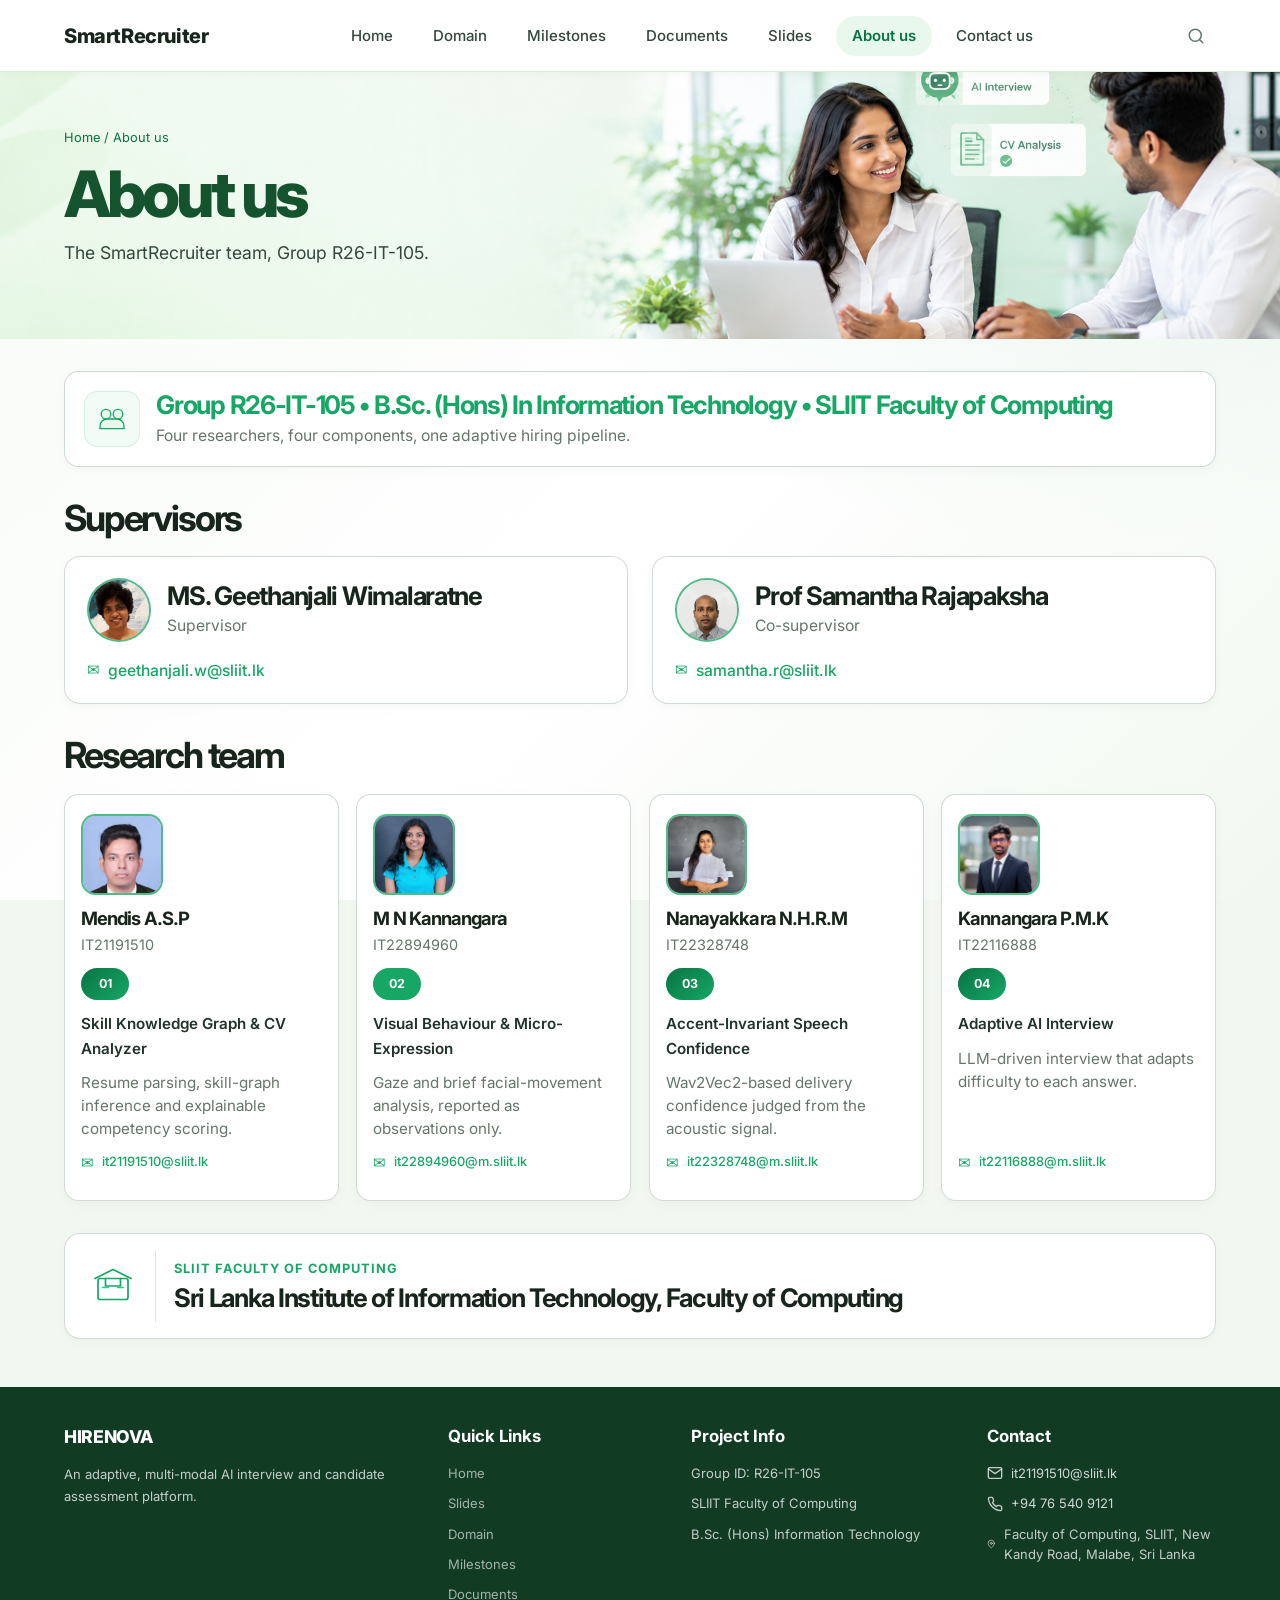
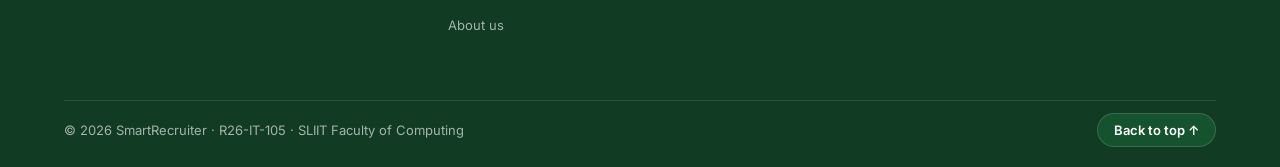
==== commit 90191a22: "fix: update brand name from "HireNova" to "SmartRecruiter" across multiple HTML files" ====
--- a/about.html
+++ b/about.html
@@ -3,8 +3,8 @@
 <head>
   <meta charset="UTF-8">
   <meta name="viewport" content="width=device-width, initial-scale=1.0">
-  <meta name="description" content="About the HireNova research team, supervisors, and project group.">
-  <title>About us — HireNova</title>
+  <meta name="description" content="About the SmartRecruiter research team, supervisors, and project group.">
+  <title>About us — SmartRecruiter</title>
 
   <link rel="preconnect" href="https://fonts.googleapis.com">
   <link rel="preconnect" href="https://fonts.gstatic.com" crossorigin>
@@ -17,8 +17,8 @@
 <body id="top" class="about-page">
   <header class="site-header">
     <div class="container site-header__inner">
-      <a class="brand" href="index.html" aria-label="HireNova Homepage">
-        <span class="brand-text">HIRE<span class="brand-accent">NOVA</span></span>
+      <a class="brand" href="index.html" aria-label="SmartRecruiter Homepage">
+        <span class="brand-text">Smart<span class="brand-accent">Recruiter</span></span>
       </a>
 
       <nav class="nav" aria-label="Primary Navigation">
@@ -55,7 +55,7 @@
       <div class="container about-hero__inner">
         <div class="about-breadcrumb">Home / About us</div>
         <h1>About us</h1>
-        <p>The HireNova team, Group R26-IT-105.</p>
+        <p>The SmartRecruiter team, Group R26-IT-105.</p>
       </div>
     </section>
 
@@ -228,7 +228,7 @@
       </div>
 
       <div class="footer__bottom">
-        <span>© 2026 HireNova • R26-IT-105 • SLIIT Faculty of Computing</span>
+        <span>© 2026 SmartRecruiter &middot; R26-IT-105 &middot; SLIIT Faculty of Computing</span>
         <a href="#top" class="back-to-top-btn">Back to top ↑</a>
       </div>
     </div>
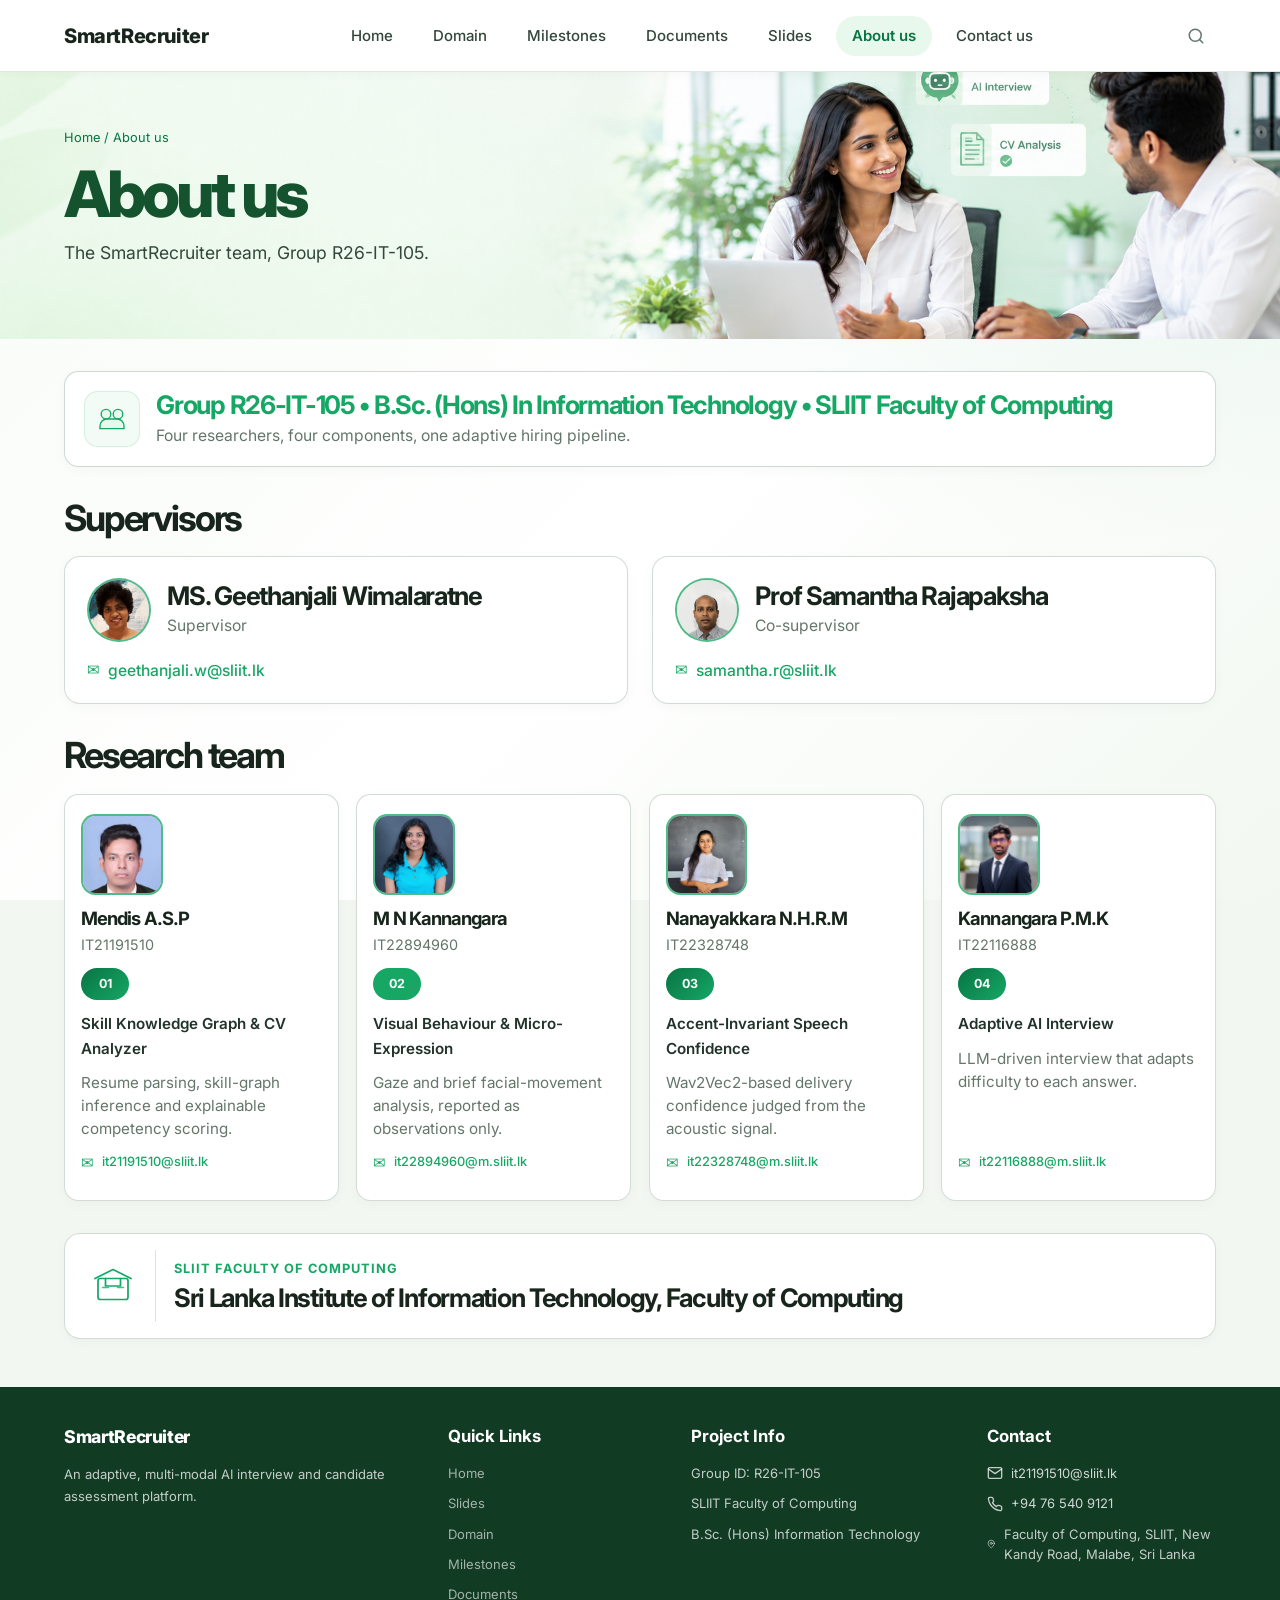
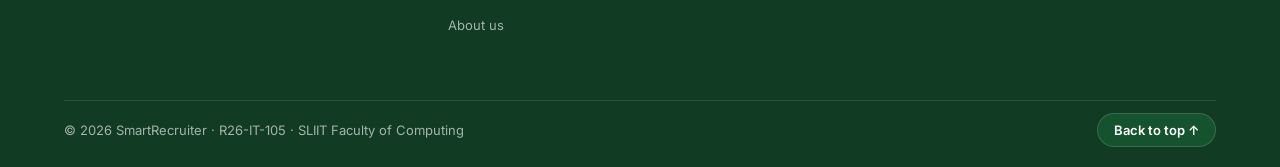
==== commit 3096ba33: "fix: update brand name from "HireNova" to "SmartRecruiter" in multiple HTML files" ====
--- a/about.html
+++ b/about.html
@@ -182,7 +182,7 @@
       <div class="footer__grid">
         <div class="footer-brand-block">
           <div class="footer-brand">
-            <div class="footer-brand-text">HIRE<span class="brand-accent">NOVA</span></div>
+            <div class="footer-brand-text">Smart<span class="brand-accent">Recruiter</span></div>
           </div>
           <p class="footer-desc">An adaptive, multi-modal AI interview and candidate assessment platform.</p>
         </div>
